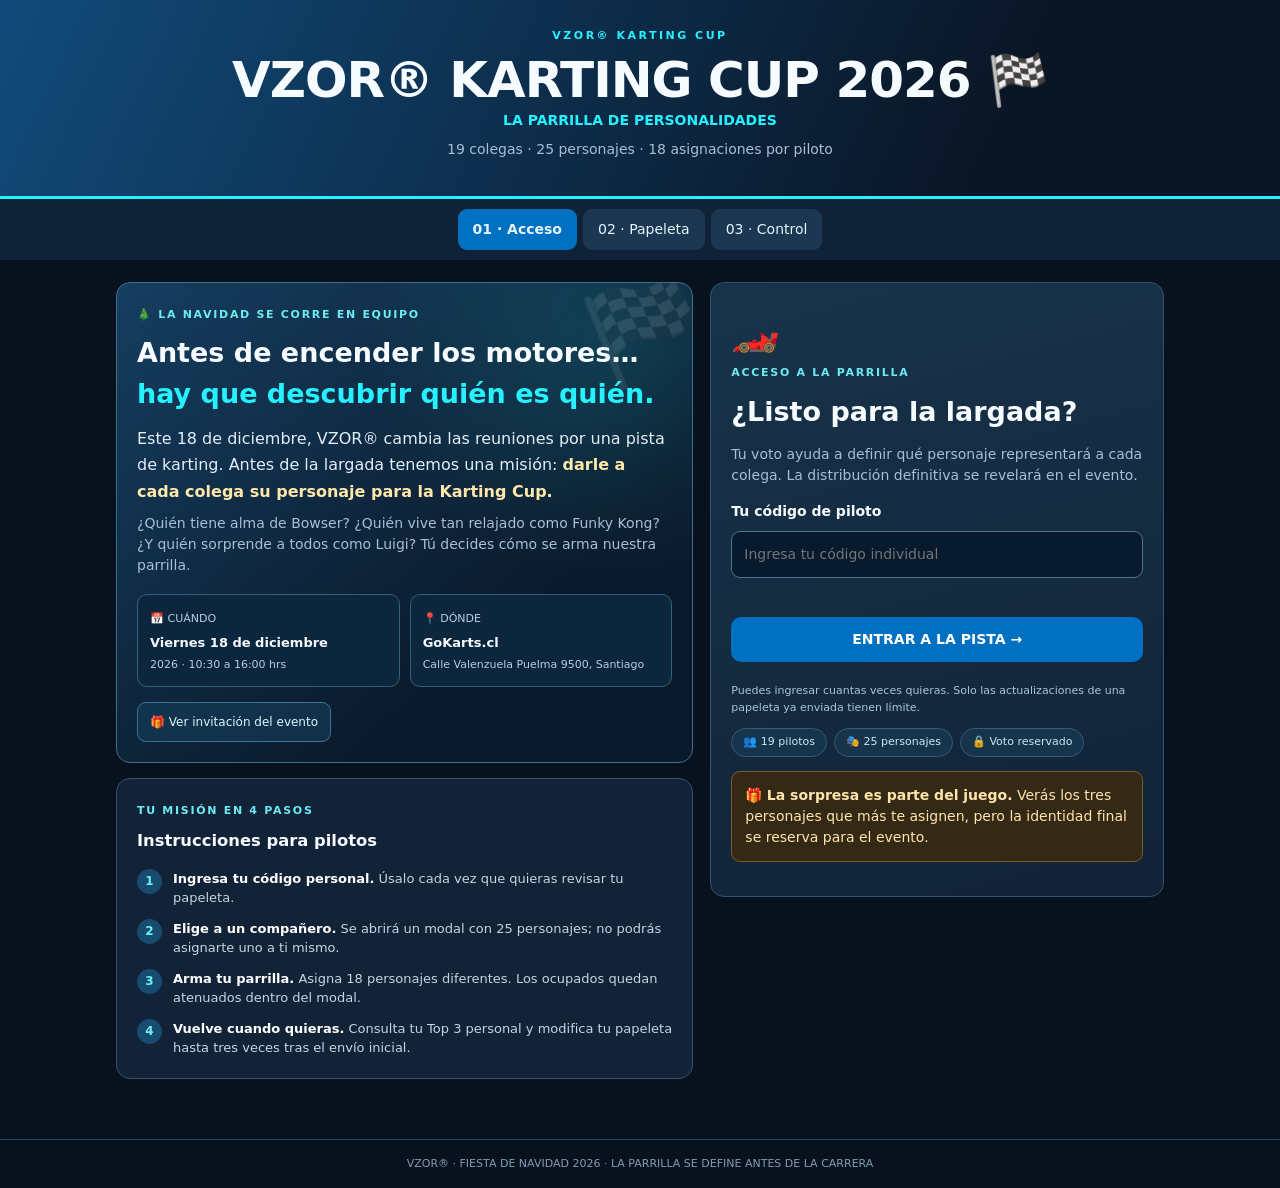
==== index.html @ b0ef19d5 "Add files via upload" ====
<!doctype html>
<html lang="es">
<head>
<meta charset="utf-8"><meta name="viewport" content="width=device-width,initial-scale=1">
<title>VZOR® Karting Cup 2026</title>
<style>
:root{color-scheme:dark;--bg:#08111e;--panel:#122337;--card:#192f46;--stroke:#34526c;--cyan:#26f1ff;--blue:#0070c0;--muted:#a8bfd6;--white:#f6fbff;--good:#20bd8b}
*{box-sizing:border-box}body{margin:0;background:var(--bg);color:var(--white);font:14px/1.5 system-ui,-apple-system,BlinkMacSystemFont,"Segoe UI",sans-serif}button,input,select{font:inherit}button{cursor:pointer}button:disabled{cursor:not-allowed;opacity:.42}button:focus-visible,input:focus-visible{outline:2px solid var(--cyan);outline-offset:2px}header{background:linear-gradient(115deg,#114b7a,#0a1626 77%);border-bottom:3px solid var(--cyan);padding:28px 20px;text-align:center}.eyebrow{font-size:11px;letter-spacing:2.5px;font-weight:850;color:var(--cyan)}h1{font-size:clamp(28px,5.5vw,50px);margin:8px 0 2px;line-height:1.1;letter-spacing:-1px}h2{font-size:clamp(20px,4vw,27px);margin:0 0 12px}h3{margin:0 0 8px}p{margin:8px 0}.muted{color:var(--muted)}nav{display:flex;justify-content:center;gap:6px;flex-wrap:wrap;background:#102237;padding:10px}nav button{border:0;background:#1b3752;color:#e5f4ff;border-radius:9px;padding:10px 15px}nav button[aria-current="page"]{background:var(--blue);font-weight:750}main{max-width:1080px;margin:auto;padding:22px 16px 45px}.hidden{display:none!important}.panel{border:1px solid var(--stroke);background:var(--panel);padding:20px;border-radius:14px;margin-bottom:15px}.narrow{max-width:570px;margin:15px auto}.center{text-align:center}.btn{border:1px solid transparent;border-radius:10px;padding:11px 16px;font-weight:750;background:var(--blue);color:white}.btn.secondary{background:#26445e}.btn.ghost{background:transparent;border-color:#4d6b83}.btn.warn{background:#734a23}.field{display:block;width:100%;padding:12px;margin:9px 0 13px;background:#081a2d;color:#fff;border:1px solid #50738b;border-radius:9px}.stats{display:grid;grid-template-columns:repeat(3,1fr);gap:10px}.stat{background:var(--card);border:1px solid var(--stroke);border-radius:10px;padding:14px;text-align:center}.stat strong{font-size:28px;display:block}.stat small{font-size:10px;color:var(--muted);letter-spacing:.4px}.flex{display:flex;align-items:center;justify-content:space-between;gap:12px;flex-wrap:wrap}.progress{height:10px;border-radius:20px;background:#2c4359;overflow:hidden}.progress div{height:100%;background:linear-gradient(90deg,var(--blue),var(--cyan))}.notice{background:#342915;border:1px solid #795b26;color:#ffe5ac;padding:13px;border-radius:9px;margin:14px 0}.success{background:#123d32;border-color:#287f64;color:#bcfbe8}.pill{padding:3px 9px;background:#154860;color:#74f0f7;font-weight:800;border-radius:30px;font-size:11px}.people{display:grid;grid-template-columns:repeat(2,minmax(0,1fr));gap:10px;margin-top:14px}.person{display:flex;align-items:center;gap:12px;padding:12px;text-align:left;border:1px solid var(--stroke);background:var(--card);color:white;border-radius:11px;min-width:0}.person.active{border:2px solid var(--cyan);padding:11px;background:#154361}.person .avatar{background:#102137;border-radius:8px;width:48px;height:48px;flex:none;display:grid;place-items:center;font-size:24px;overflow:hidden}.person .avatar img{width:100%;height:100%;object-fit:contain}.person .info{min-width:0;flex:1}.person b{display:block;line-height:1.25}.person small{display:block;color:var(--muted);font-size:11px;line-height:1.3;margin-top:4px}.person .check{color:var(--good);font-weight:900}.picker{border:2px solid #2bbce5;background:#10273e;border-radius:14px;padding:17px;margin-top:17px}.characters{display:grid;grid-template-columns:repeat(4,minmax(0,1fr));gap:10px}.character{border:2px solid #37516b;color:#fff;border-radius:11px;background:#1b324a;display:flex;flex-direction:column;align-items:center;text-align:center;min-height:170px;padding:10px}.character.used{opacity:.36;filter:grayscale(.7)}.character.chosen{border-color:var(--cyan);background:#0e4a62}.character .art{height:87px;width:100%;display:grid;place-items:center;font-size:38px}.character .art img{max-width:100%;width:auto;height:87px;object-fit:contain}.character b{font-size:13px}.character small{font-size:11px;color:#c3d4e4;line-height:1.35;margin-top:5px}.character em{font-style:normal;color:#f8dc87;font-size:10px;margin-top:auto;padding-top:6px}.row{display:flex;justify-content:space-between;gap:12px;padding:9px 0;border-bottom:1px solid #344d65}.row:last-child{border-bottom:0}.results{width:100%;border-collapse:collapse;font-size:13px}.results td,.results th{border-bottom:1px solid #34516c;text-align:left;padding:10px 8px}.results th{color:var(--cyan)}.buttonline{display:flex;justify-content:space-between;gap:10px;flex-wrap:wrap;margin:16px 0}.foot{color:#809cb5;text-align:center;font-size:11px;padding:16px;border-top:1px solid #29435a} .sr-only{position:absolute;width:1px;height:1px;overflow:hidden;clip:rect(0,0,0,0)}
@media(max-width:680px){.people{grid-template-columns:1fr}.characters{grid-template-columns:repeat(3,minmax(0,1fr))}.character{min-height:145px}.character .art,.character .art img{height:68px}.character small{font-size:10px}main{padding:15px 11px 35px}.panel{padding:15px}}
@media(max-width:420px){.characters{grid-template-columns:repeat(2,minmax(0,1fr))}.stat{padding:10px}.stat strong{font-size:22px}}

/* V5.1: descripción visible tras asignar personaje */
.person .character-description{display:block;color:#c0d6e6;font-size:11px;line-height:1.45;margin-top:5px;white-space:normal}
.person .character-name{color:#63e5ee;font-weight:750}
/* V5: personaje modal y panel personal */
body.modal-open{overflow:hidden}
.person{transition:border-color .14s,background .14s;min-height:78px}
.person:hover{border-color:var(--cyan)}
.person.active{border:1px solid var(--stroke);padding:12px;background:var(--card)}
.person .avatar{width:54px;height:54px}
.person .action{font-weight:850;color:var(--cyan);font-size:12px}
.modal-overlay{position:fixed;inset:0;z-index:10000;background:rgba(0,5,14,.78);display:grid;place-items:center;padding:16px;backdrop-filter:blur(5px)}
.modal-dialog{background:#0f2236;border:1px solid #426381;border-radius:16px;box-shadow:0 25px 90px rgba(0,0,0,.55);width:min(100%,960px);height:min(92dvh,850px);display:flex;flex-direction:column;overflow:hidden}
.modal-header{padding:17px 19px;border-bottom:1px solid var(--stroke);display:flex;justify-content:space-between;align-items:start;gap:12px}
.modal-header h2{margin:0;font-size:22px}
.modal-sub{padding:10px 19px;color:var(--muted);font-size:12px}
.modal-scroller{padding:4px 17px 20px;overflow:auto;flex:1;overscroll-behavior:contain}
.modal-overlay .characters{grid-template-columns:repeat(4,minmax(0,1fr))}
.modal-overlay .character{min-height:160px}
.modal-overlay .character.used{opacity:.24;filter:grayscale(1);cursor:not-allowed}
.modal-overlay .character.chosen{opacity:1;filter:none}
.modal-overlay .character:disabled{opacity:.24}
.rank-list{display:grid;grid-template-columns:repeat(3,minmax(0,1fr));gap:10px;margin-top:14px}
.rank-item{border:1px solid var(--stroke);background:#182f47;border-radius:11px;padding:13px;text-align:center;min-width:0}
.rank-item img{width:100%;height:92px;object-fit:contain}
.rank-item .big{font-size:36px;height:92px;display:grid;place-items:center}
.rank-item strong{display:block;margin-top:5px}
.rank-item small{color:var(--muted)}
@media(max-width:680px){.modal-overlay{padding:6px}.modal-dialog{height:96dvh;border-radius:11px}.modal-overlay .characters{grid-template-columns:repeat(3,minmax(0,1fr))}.modal-overlay .character{min-height:144px}.rank-list{gap:6px}.rank-item{padding:8px}.rank-item img,.rank-item .big{height:67px}}
@media(max-width:420px){.modal-overlay .characters{grid-template-columns:repeat(2,minmax(0,1fr))}}

/* V5.2 · Invitación / briefing de pilotos */
.access-layout{display:grid;grid-template-columns:minmax(0,1.12fr) minmax(300px,.88fr);gap:17px;align-items:start}
.access-hero{background:radial-gradient(circle at 85% 12%,rgba(38,241,255,.13),transparent 37%),linear-gradient(140deg,#153e60,#0b1a2b 70%);border-color:#40718a;position:relative;overflow:hidden}
.access-hero:before{content:'🏁';position:absolute;right:-12px;top:-24px;font-size:94px;opacity:.12;transform:rotate(-15deg);pointer-events:none}
.access-kicker{display:inline-block;font-size:11px;letter-spacing:1.7px;color:#6cebf2;font-weight:850;margin-bottom:10px}
.access-lead{font-size:16px;line-height:1.65;max-width:580px;color:#e2eef9}
.access-highlight{color:#ffe8a9;font-weight:800}
.event-facts{display:grid;grid-template-columns:repeat(2,minmax(0,1fr));gap:10px;margin-top:18px}
.event-fact{background:#0c263d;border:1px solid #315f7c;border-radius:10px;padding:12px}
.event-fact strong{display:block;font-size:13px;margin-top:5px}.event-fact small{color:#b9cfe1;font-size:11px}
.access-poster-button{border:1px solid #3b7494;color:#dcf8ff;background:rgba(19,57,85,.7);border-radius:9px;padding:10px 12px;font-size:12px;margin-top:15px}
.access-steps{counter-reset:steps;list-style:none;padding:0;margin:15px 0 0;display:grid;gap:11px}
.access-steps li{display:flex;gap:11px;line-height:1.5;color:#c2d6e8;font-size:13px}
.access-steps li:before{counter-increment:steps;content:counter(steps);width:25px;height:25px;min-width:25px;border-radius:50%;display:grid;place-items:center;background:#174c70;color:#6df1f3;font-weight:850;font-size:12px}
.access-steps b{color:white}
.access-login{background:linear-gradient(165deg,#17334a,#122337)}
.access-login label{display:block;font-weight:750;margin-top:15px}
.access-login .btn{width:100%;margin:6px 0 12px}
.access-login .input-help{font-size:11px;color:#a9c6da;line-height:1.55}
.access-login .error{color:#ffbaaa;font-size:12px;min-height:20px}
.access-count{display:flex;gap:7px;flex-wrap:wrap;margin-top:12px}
.access-count span{border:1px solid #385875;background:#17344d;border-radius:20px;padding:5px 11px;color:#c7e9f5;font-size:11px}
.access-invite{width:100%;max-height:75vh;object-fit:contain;border-radius:10px}
.access-invite-dialog{position:fixed;inset:0;z-index:10001;display:flex;align-items:center;justify-content:center;padding:20px;background:rgba(2,9,20,.92)}
.access-invite-dialog .invite-wrap{max-width:550px;width:100%;max-height:94vh;overflow:auto}
.access-invite-dialog .invite-close{display:block;margin:0 0 8px auto}
@media(max-width:780px){.access-layout{grid-template-columns:1fr}.event-facts{grid-template-columns:repeat(2,minmax(0,1fr))}}
@media(max-width:430px){.event-facts{grid-template-columns:1fr}.access-lead{font-size:14px}}
.results td .buttonline{display:flex;gap:5px;flex-wrap:wrap}.results td .btn{padding:7px 9px;font-size:11px}.results td{vertical-align:top}
</style>
</head>
<body>
<header><div class="eyebrow">VZOR® KARTING CUP</div><h1>VZOR® KARTING CUP 2026 🏁</h1><b style="color:var(--cyan)">LA PARRILLA DE PERSONALIDADES</b><p class="muted">19 colegas · 25 personajes · 18 asignaciones por piloto</p></header>
<nav aria-label="Navegación"><button id="tab-access" onclick="show('access')">01 · Acceso</button><button id="tab-vote" onclick="show('vote')">02 · Papeleta</button><button id="tab-results" onclick="show('results')">03 · Control</button></nav>
<main><section id="access"></section><section id="vote" class="hidden"></section><section id="results" class="hidden"></section></main>
<div id="modal-root"></div><div id="invitation-root"></div><div class="foot">VZOR® · FIESTA DE NAVIDAD 2026 · LA PARRILLA SE DEFINE ANTES DE LA CARRERA</div>
<script>
'use strict';
// Configurar solo la URL PUBLICA de la Edge Function. NUNCA insertar claves secretas aqui.
const API_URL='PEGAR_AQUI_URL_DE_SUPABASE_FUNCTION';
let PARTICIPANTS=['Marcelo Ravilet','Nelson Aviles','Victor Lucero','Alfredo Aguirre','Claritza Tocuyo','Eric Aparicio','Francisco Tosso','Francisco Reyes','Jeremy Leiva','Daniel Cortez','Diego Inostroza','Matías Yáñez','Felipe Tapia','Luis Martínez','Félix Purves','Matías Hurtado','Erwin Chávez','Jorge Sepúlveda','Marcelo Rubilar'];
const CHARACTERS=[
['Mario','🏎️','mario.png','Acepta todos los desafíos antes de preguntar de qué se tratan.'],
['Luigi','🟢','luigi.png','Prefiere pasar desapercibido, pero siempre termina salvando el día.'],
['Bowser','🔥','bowser.png','Tiene una opinión fuerte sobre todo. Su presencia nunca pasa inadvertida.'],
['Peach','👑','peach.png','Sonríe incluso cuando todo alrededor parece estar incendiándose.'],
['Yoshi','🦖','yoshi.png','Siempre dice que sí. Termina ayudando hasta cuando nadie se lo pide.'],
['Donkey Kong','🍌','donkey-kong.png','Si algo no funciona, prueba con un poquito más de fuerza.'],
['Toad','🍄','toad.png','Habla rápido, camina rápido y siempre parece estar llegando tarde.'],
['Wario','💰','wario.png','Compite hasta para elegir el almuerzo. Jamás olvida una victoria.'],
['Waluigi','🎭','waluigi.png','Tiene una ironía preparada para cada ocasión. Él ya lo había advertido.'],
['Rosalina','🌟','rosalina.png','Parece vivir tres pasos adelante. Nadie sabe qué está pensando.'],
['Koopa Troopa','🐢','koopa-troopa.png','Va a su propio ritmo y, misteriosamente, siempre llega.'],
['Bowser Jr.','🎨','bowser-jr.png','No puede ver un botón sin apretarlo. Todo empieza con «¿y si probamos…?».'],
['Daisy','🌼','daisy.png','Tiene tanta energía que es imposible no notar su llegada.'],
['Shy Guy','🎭','shy-guy.png','Habla poco y observa mucho. Probablemente sabe más de lo que cuenta.'],
['King Boo','👻','king-boo.png','Desaparece cuando lo buscan y aparece cuando menos lo esperan.'],
['Toadette','🩷','toadette.png','Sabe dónde está hasta ese archivo que perdiste hace seis meses.'],
['Diddy Kong','🐒','diddy-kong.png','No puede estar quieto. Cuando termina algo, ya empezó cuatro cosas más.'],
['Dry Bones','💀','dry-bones.png','Sobrevivió a tantas crisis que ya nada lo sorprende. Siempre vuelve.'],
['Funky Kong','🏄','funky-kong.png','Siempre anda relajado, como si estuviera de vacaciones. Incluso en plena crisis parece que se está divirtiendo.'],
['Birdo','🎀','birdo.png','Le encanta ser el centro de atención. Hasta para contar algo sencillo necesita una audiencia.'],
['Kamek','🪄','kamek.png','Siempre tiene un truco bajo la manga. Nadie sabe cómo lo hizo, pero el problema desapareció.'],
['Petey Piranha','🌱','petey-piranha.png','Ocupa todo el espacio disponible. Incluso intentando pasar desapercibido, es imposible.'],
['Wiggler','🐛','wiggler.png','Es la persona más tranquila del mundo... hasta que alguien le cambia los planes.'],
['Pauline','🎤','pauline.png','Tiene carisma de sobra. Puede transformar cualquier conversación en un espectáculo.'],
['Peachette','✨','peachette.png','Se adapta a cualquier situación. Cambia de plan y actúa como si siempre hubiera sido la idea original.']
];

const MAX_UPDATES=3;
let currentUser=null,code='',state=null,draft={},editing=false,admin=false,adminKey='',finalData=null,modalPerson=null,priorFocus=null;
function syncParticipants(data){if(Array.isArray(data?.participants)&&data.participants.length===19&&data.participants.every(x=>typeof x==='string'&&x.trim()))PARTICIPANTS=data.participants.slice()}
function updateLimit(){return state?.record?.max_updates ?? MAX_UPDATES}
function esc(s){return String(s).replace(/[&<>"']/g,x=>({'&':'&amp;','<':'&lt;','>':'&gt;','"':'&quot;',"'":'&#39;'}[x]))}
function art(index){const c=CHARACTERS[index];return `<img src="assets/characters/${c[2]}" alt="${esc(c[0])}" onerror="this.style.display='none';this.nextElementSibling.style.display='block'"><span style="display:none">${c[1]}</span>`}
async function api(action,payload={}){
 if(API_URL.startsWith('PEGAR_'))throw Error('Falta configurar API_URL en index.html para conectar Supabase.');
 const controller=new AbortController();const timeout=setTimeout(()=>controller.abort(),15000);
 try{const r=await fetch(API_URL,{method:'POST',headers:{'Content-Type':'application/json'},body:JSON.stringify({action,...payload}),signal:controller.signal});let value=await r.json().catch(()=>({error:'Respuesta no válida del servidor'}));if(!r.ok||value.error)throw Error(value.error||'No se pudo procesar la solicitud');return value}finally{clearTimeout(timeout)}
}
function show(page){closeModal();for(const id of ['access','vote','results']){document.getElementById(id).classList.toggle('hidden',id!==page);document.getElementById('tab-'+id).setAttribute('aria-current',id===page?'page':'false')}({access:renderAccess,vote:renderVote,results:renderResults})[page]()}
function renderAccess(){document.getElementById('access').innerHTML=`
<div class="access-layout"><div><div class="panel access-hero"><div class="access-kicker">🎄 LA NAVIDAD SE CORRE EN EQUIPO</div><h2>Antes de encender los motores…<br><span style="color:var(--cyan)">hay que descubrir quién es quién.</span></h2>
<p class="access-lead">Este 18 de diciembre, VZOR® cambia las reuniones por una pista de karting. Antes de la largada tenemos una misión: <span class="access-highlight">darle a cada colega su personaje para la Karting Cup.</span></p>
<p class="muted">¿Quién tiene alma de Bowser? ¿Quién vive tan relajado como Funky Kong? ¿Y quién sorprende a todos como Luigi? Tú decides cómo se arma nuestra parrilla.</p>
<div class="event-facts"><div class="event-fact"><small>📅 CUÁNDO</small><strong>Viernes 18 de diciembre</strong><small>2026 · 10:30 a 16:00 hrs</small></div><div class="event-fact"><small>📍 DÓNDE</small><strong>GoKarts.cl</strong><small>Calle Valenzuela Puelma 9500, Santiago</small></div></div><button type="button" class="access-poster-button" onclick="showInvitation()">🎁 Ver invitación del evento</button></div>
<div class="panel"><div class="access-kicker">TU MISIÓN EN 4 PASOS</div><h3>Instrucciones para pilotos</h3><ol class="access-steps"><li><span><b>Ingresa tu código personal.</b> Úsalo cada vez que quieras revisar tu papeleta.</span></li><li><span><b>Elige a un compañero.</b> Se abrirá un modal con 25 personajes; no podrás asignarte uno a ti mismo.</span></li><li><span><b>Arma tu parrilla.</b> Asigna 18 personajes diferentes. Los ocupados quedan atenuados dentro del modal.</span></li><li><span><b>Vuelve cuando quieras.</b> Consulta tu Top 3 personal y modifica tu papeleta hasta tres veces tras el envío inicial.</span></li></ol></div></div>
<div class="panel access-login"><div style="font-size:39px">🏎️</div><div class="access-kicker">ACCESO A LA PARRILLA</div><h2>¿Listo para la largada?</h2><p class="muted">Tu voto ayuda a definir qué personaje representará a cada colega. La distribución definitiva se revelará en el evento.</p><label for="code">Tu código de piloto</label><input id="code" class="field" autocomplete="off" placeholder="Ingresa tu código individual" aria-describedby="access-error" onkeydown="if(event.key==='Enter')login()"><div id="access-error" class="error" aria-live="polite"></div><button class="btn" id="login-button" onclick="login()">ENTRAR A LA PISTA →</button><p class="input-help">Puedes ingresar cuantas veces quieras. Solo las actualizaciones de una papeleta ya enviada tienen límite.</p><div class="access-count"><span>👥 19 pilotos</span><span>🎭 25 personajes</span><span>🔒 Voto reservado</span></div><div class="notice">🎁 <b>La sorpresa es parte del juego.</b> Verás los tres personajes que más te asignen, pero la identidad final se reserva para el evento.</div></div></div>`}
async function login(){const input=document.getElementById('code'),button=document.getElementById('login-button'),error=document.getElementById('access-error');error.textContent='';const submitted=input.value.trim();if(!submitted)return error.textContent='Ingresa tu código individual.';button.disabled=true;try{const data=await api('login',{code:submitted});code=submitted;syncParticipants(data);state=data;currentUser=data.participant;draft={};editing=!data.record;show('vote')}catch(e){error.textContent=e.message}finally{button.disabled=false}}
function showInvitation(){document.getElementById('invitation-root').innerHTML=`<div class="access-invite-dialog" onclick="if(event.target===this)hideInvitation()"><div class="invite-wrap"><button class="btn secondary invite-close" onclick="hideInvitation()">✕ Cerrar</button><img class="access-invite" src="assets/invitacion-navidad-vzor-2026.png" alt="Invitación Navidad VZOR 2026"></div></div>`}
function hideInvitation(){document.getElementById('invitation-root').innerHTML=''}
function colleagues(){return PARTICIPANTS.map((name,id)=>({name,id})).filter(p=>p.id!==currentUser)}
function isComplete(values){const pairs=Object.entries(values);const valid=new Set(colleagues().map(p=>String(p.id)));return pairs.length===18&&pairs.every(([p,c])=>valid.has(p)&&Number.isInteger(c)&&c>=0&&c<25)&&new Set(pairs.map(([,c])=>c)).size===18}
function ownTopPanel(){const top=state?.top||[],sub=state?.submitted_count||0;return `<div class="panel"><div class="flex"><div><h3>🏆 Tu Top 3 de personajes</h3><p class="muted">Los personajes que más colegas te han asignado hasta ahora.</p></div><span class="pill">${sub} papeletas registradas</span></div>${!top.length?`<div class="notice">Todavía no has recibido asignaciones. Vuelve a consultar más adelante.</div>`:`<div class="rank-list">${top.map((x,i)=>`<div class="rank-item"><span class="pill">#${i+1}</span><div class="big">${art(x.char)}</div><strong>${esc(CHARACTERS[x.char][0])}</strong><small>${x.votes} ${x.votes===1?'voto':'votos'}</small></div>`).join('')}</div><p class="muted">Este ranking es provisional y no muestra quién hizo cada elección.</p>`}</div>`}
function startEdit(){if(!state?.record||state.closed||state.record.updates>=updateLimit())return;draft={...state.record.assignments};editing=true;renderVote()}
function cancelEdit(){draft={};editing=false;renderVote()}
function renderVote(){const node=document.getElementById('vote');if(currentUser===null){node.innerHTML=`<div class="panel center"><h2>Ingresa con tu código para comenzar</h2><button class="btn" onclick="show('access')">Ir al acceso</button></div>`;return}
const rec=state.record,available=rec?(rec.max_updates??MAX_UPDATES)-rec.updates:MAX_UPDATES;let html=`<div class="flex"><div><div class="muted" style="font-size:11px">PILOTO IDENTIFICADO</div><h2>${esc(PARTICIPANTS[currentUser])}</h2></div><span class="pill">${state.closed?'VOTACIÓN CERRADA':rec?'PAPELETA REGISTRADA':'PENDIENTE DE VOTACIÓN'}</span></div><div class="buttonline"><button class="btn secondary" onclick="logout()">Cerrar sesión</button><button class="btn secondary" onclick="refreshProfile()">Actualizar mi Top 3 ↻</button><span class="muted">${available} actualizaciones disponibles</span></div>`;html+=ownTopPanel();
if(rec&&(!editing||state.closed)){html+=`<div class="panel"><h3>Tu papeleta actual</h3><p class="muted">Puedes consultar tu Top 3 las veces que quieras. Actualizaciones utilizadas: ${rec.updates} de ${rec.max_updates??MAX_UPDATES}.</p><div class="people">${colleagues().map(p=>{const ch=rec.assignments[p.id];return `<div class="person"><span class="avatar">${art(ch)}</span><span class="info"><b>${esc(p.name)}</b><small class="character-name">${esc(CHARACTERS[ch][0])}</small><span class="character-description">${esc(CHARACTERS[ch][3])}</span></span><span class="check">✓</span></div>`}).join('')}</div><div class="buttonline"><button class="btn" ${available===0||state.closed?'disabled':''} onclick="startEdit()">${state.closed?'VOTACIÓN CERRADA':available===0?'SIN ACTUALIZACIONES DISPONIBLES':'ACTUALIZAR MI PAPELETA'}</button></div></div>`}
else if(state.closed){html+=`<div class="panel">La votación está cerrada. Puedes seguir consultando tu Top 3.</div>`}
else{const done=Object.keys(draft).length;html+=`<div class="panel"><div class="flex"><div><h3>${rec?'Edita tu parrilla':'Arma tu parrilla'}</h3><p class="muted">Toca a un compañero para abrir el modal con los personajes. Nadie viene preseleccionado.</p></div><span class="pill">${done}/18</span></div><div class="progress" style="margin:14px 0"><div style="width:${done/18*100}%"></div></div><div class="people">${colleagues().map(p=>{const ch=draft[p.id];return `<button class="person" onclick="openModal(${p.id})"><span class="avatar">${ch===undefined?'👤':art(ch)}</span><span class="info"><b>${esc(p.name)}</b><small class="${ch===undefined?'':'character-name'}">${ch===undefined?'Sin personaje · seleccionar':esc(CHARACTERS[ch][0])}</small>${ch===undefined?'':`<span class="character-description">${esc(CHARACTERS[ch][3])}</span>`}</span><span class="action">${ch===undefined?'ELEGIR →':'CAMBIAR ↗'}</span></button>`}).join('')}</div></div><div class="buttonline">${rec?'<button class="btn secondary" onclick="cancelEdit()">Cancelar edición</button>':'<button class="btn secondary" onclick="logout()">Salir sin enviar</button>'}<button class="btn" id="save-button" onclick="submit()" ${isComplete(draft)?'':'disabled'}>${rec?'GUARDAR ACTUALIZACIÓN':'ENVIAR PAPELETA INICIAL'}</button></div><p class="muted">Cada papeleta usa 18 personajes distintos de los 25 disponibles.</p>`}
node.innerHTML=html}
async function refreshProfile(){try{state=await api('login',{code});syncParticipants(state);renderVote()}catch(e){alert(e.message)}}
function openModal(person){if(!editing||person===currentUser||state.closed)return;modalPerson=person;priorFocus=document.activeElement;const current=draft[person],used=new Set(Object.entries(draft).filter(([p])=>Number(p)!==person).map(([,c])=>c));const cards=CHARACTERS.map((c,i)=>{const disabled=used.has(i),chosen=current===i;return `<button type="button" class="character ${disabled?'used':''} ${chosen?'chosen':''}" ${disabled?'disabled':''} onclick="choose(${i})"><span class="art">${art(i)}</span><b>${esc(c[0])}</b><small>${esc(c[3])}</small><em>${disabled?'OCUPADO':chosen?'ASIGNADO':''}</em></button>`}).join('');document.getElementById('modal-root').innerHTML=`<div class="modal-overlay" onclick="if(event.target===this)closeModal()"><div class="modal-dialog" role="dialog" aria-modal="true" aria-labelledby="modal-title"><div class="modal-header"><div><div class="muted">SELECCIÓN DE PERSONAJE</div><h2 id="modal-title">${esc(PARTICIPANTS[person])}</h2></div><button class="btn secondary" id="close-picker" onclick="closeModal()">✕</button></div><div class="modal-sub">${25-used.size} personajes disponibles. Los ocupados están atenuados.</div><div class="modal-scroller"><div class="characters">${cards}</div>${current!==undefined?`<div class="buttonline"><button class="btn ghost" onclick="unassign(${person})">Quitar asignación</button></div>`:''}</div></div></div>`;document.body.classList.add('modal-open');document.getElementById('close-picker').focus()}
function closeModal(){modalPerson=null;document.getElementById('modal-root').innerHTML='';document.body.classList.remove('modal-open');if(priorFocus&&document.contains(priorFocus))priorFocus.focus();priorFocus=null}
function choose(character){if(modalPerson===null)return;const p=modalPerson;if(Object.entries(draft).some(([id,ch])=>Number(id)!==p&&ch===character))return;draft[p]=character;closeModal();renderVote()}
function unassign(p){delete draft[p];closeModal();renderVote()}
async function submit(){if(currentUser===null||!editing||!isComplete(draft))return alert('Asigna 18 personajes distintos.');if(!confirm('¿Confirmas guardar tu papeleta? El envío inicial es gratuito y luego tendrás hasta 3 actualizaciones.'))return;const btn=document.getElementById('save-button');if(btn)btn.disabled=true;try{const r=await api('submit',{code,assignments:draft});state=r;editing=false;draft={};renderVote()}catch(e){alert(e.message);if(btn)btn.disabled=false}}
function logout(){code='';currentUser=null;draft={};editing=false;state=null;admin=false;adminKey='';finalData=null;show('access')}
function renderResults(){let count=admin&&finalData?finalData.submitted_count:(state?.submitted_count??null);const box=document.getElementById('results');let html=`<h2>🏆 Control de carrera</h2><div class="stats"><div class="stat"><strong>${count===null?'—':count}</strong><small>PAPELETAS</small></div><div class="stat"><strong>${count===null?'—':Math.round(count/19*100)+'%'}</strong><small>PARTICIPACIÓN</small></div><div class="stat"><strong>25</strong><small>PERSONAJES</small></div></div>${count===null?'':`<div class="progress" style="margin:15px 0 18px"><div style="width:${count/19*100}%"></div></div>`}`;
if(!admin){html+=`<div class="panel center"><div style="font-size:48px">🔒</div><h2>Resultados finales ocultos</h2><p class="muted">Cada piloto puede consultar su Top 3 con su código. Las asignaciones exclusivas se revelarán en el evento.</p><button class="btn secondary" onclick="adminLogin()">Acceso a administración</button></div>`}
else{html+=`<div class="panel"><div class="flex"><h3>Administración</h3><button class="btn secondary" onclick="admin=false;adminKey='';finalData=null;renderResults()">Ocultar</button></div><p class="muted">El resultado final se calcula con las versiones vigentes de las papeletas. Cierra las votaciones antes de revelar la parrilla.</p><div class="buttonline"><button class="btn" onclick="adminLoad()">Actualizar resultados</button><button class="btn warn" onclick="changeClosed(${!finalData?.closed})">${finalData?.closed?'Reabrir votación':'Cerrar votación'}</button></div></div>`;
if(finalData){html+=`<div class="panel"><h3>Estado: ${finalData.closed?'CERRADO':'ABIERTO'}</h3><p class="muted">${finalData.submitted_count} de 19 papeletas.</p>${finalData.closed?`<h3>Parrilla final</h3><div style="overflow-x:auto"><table class="results"><thead><tr><th>Participante</th><th>Personaje</th><th>Votos</th></tr></thead><tbody>${finalData.assignments.map(x=>`<tr><td>${esc(PARTICIPANTS[x.person])}</td><td>${esc(CHARACTERS[x.character][0])}</td><td>${x.votes}</td></tr>`).join('')}</tbody></table></div><div class="buttonline"><button class="btn" onclick="exportCSV()">Exportar CSV</button></div>`:`<div class="notice">Los ganadores permanecen ocultos hasta que cierres la votación. Todavía no hay listado final.</div>`}</div>`}}
if(admin&&finalData){html+=`<div class="panel"><h3>👥 Gestión de participantes y papeletas</h3><p class="muted">Los códigos existentes no pueden visualizarse: por seguridad solo se pueden regenerar. Los nuevos códigos se muestran una única vez al administrador. Restablecer elimina todos los votos de la papeleta seleccionada; conceder una actualización adicional conserva sus votos.</p><div style="overflow-x:auto"><table class="results"><thead><tr><th>Piloto</th><th>Envíos</th><th>Operaciones</th></tr></thead><tbody>${(finalData.participants||PARTICIPANTS).map((name,i)=>{const info=finalData.participant_status?.[i]||{};return `<tr><td><strong>${esc(name)}</strong><br><small class="muted">Piloto ${i+1}</small></td><td>${info.submitted?'Enviada · '+info.updates+'/'+info.max_updates+' actualizaciones':'Sin papeleta'}</td><td><div class="buttonline"><button class="btn secondary" onclick="renameParticipant(${i})">Editar nombre</button><button class="btn secondary" onclick="rotateCode(${i})">Nuevo código</button><button class="btn secondary" ${info.submitted?'':'disabled'} onclick="grantUpdate(${i})">+1 actualización</button><button class="btn warn" ${info.submitted?'':'disabled'} onclick="resetBallot(${i})">Restablecer</button></div></td></tr>`}).join('')}</tbody></table></div><div class="notice">Al cambiar el nombre de un piloto, se conserva su ID y la totalidad de los votos. El acceso administrado requiere una clave secreta configurada en el servidor.</div></div>`}
box.innerHTML=html}
async function adminLogin(){const key=prompt('Contraseña administrativa:');if(key===null||!key)return;adminKey=key;try{finalData=await api('admin',{admin_key:adminKey});syncParticipants(finalData);admin=true;renderResults()}catch(e){adminKey='';alert(e.message)}}
async function adminLoad(){try{finalData=await api('admin',{admin_key:adminKey});syncParticipants(finalData);renderResults()}catch(e){alert(e.message)}}
async function changeClosed(closed){if(!confirm(closed?'¿Cerrar la votación y bloquear nuevos envíos?':'¿Reabrir la votación?'))return;try{finalData=await api('admin',{admin_key:adminKey,set_closed:closed});syncParticipants(finalData);renderResults()}catch(e){alert(e.message)}}
async function adminOperation(operation,participant_id,extras={}){
 try{const result=await api('admin',{admin_key:adminKey,operation,participant_id,...extras});syncParticipants(result);finalData=result;renderResults();return result}
 catch(e){alert(e.message);return null}
}
async function renameParticipant(id){const name=prompt('Nuevo nombre para '+PARTICIPANTS[id]+':',PARTICIPANTS[id]);if(name===null)return;const value=name.trim();if(!value||value.length>100)return alert('Ingresa un nombre válido (máximo 100 caracteres).');if(!confirm('¿Cambiar el nombre sin alterar las votaciones de esta persona?'))return;await adminOperation('rename',id,{new_name:value})}
async function rotateCode(id){if(!confirm('¿Revocar el código actual de '+PARTICIPANTS[id]+' y emitir uno nuevo? El anterior dejará de funcionar inmediatamente.'))return;const r=await adminOperation('rotate_code',id);if(r?.new_code){const text='CÓDIGO NUEVO PARA '+PARTICIPANTS[id]+': '+r.new_code+'\n\nCopia este código ahora: no se mostrará nuevamente.';alert(text);if(navigator.clipboard?.writeText)navigator.clipboard.writeText(r.new_code).catch(()=>{})}}
async function grantUpdate(id){if(!confirm('¿Conceder una actualización adicional a '+PARTICIPANTS[id]+' sin borrar sus votos?'))return;await adminOperation('grant_update',id)}
async function resetBallot(id){const check=prompt('Se eliminarán los votos actuales de '+PARTICIPANTS[id]+'. Escribe RESTABLECER para confirmar:');if(check!=='RESTABLECER')return;await adminOperation('reset_ballot',id)}
function exportCSV(){if(!finalData?.closed)return;const rows=[['Participante','Personaje','Votos'],...finalData.assignments.map(x=>[PARTICIPANTS[x.person],CHARACTERS[x.character][0],x.votes])];const csv='\ufeff'+rows.map(r=>r.map(x=>'"'+String(x).replace(/"/g,'""')+'"').join(';')).join('\r\n');const url=URL.createObjectURL(new Blob([csv],{type:'text/csv;charset=utf-8'}));const a=document.createElement('a');a.href=url;a.download='VZOR-Karting-Cup-2026-Resultados.csv';a.click();setTimeout(()=>URL.revokeObjectURL(url),1000)}
document.addEventListener('keydown',e=>{if(e.key==='Escape'){if(document.getElementById('invitation-root').innerHTML)hideInvitation();else if(modalPerson!==null)closeModal()}});
show('access');
</script></body></html>
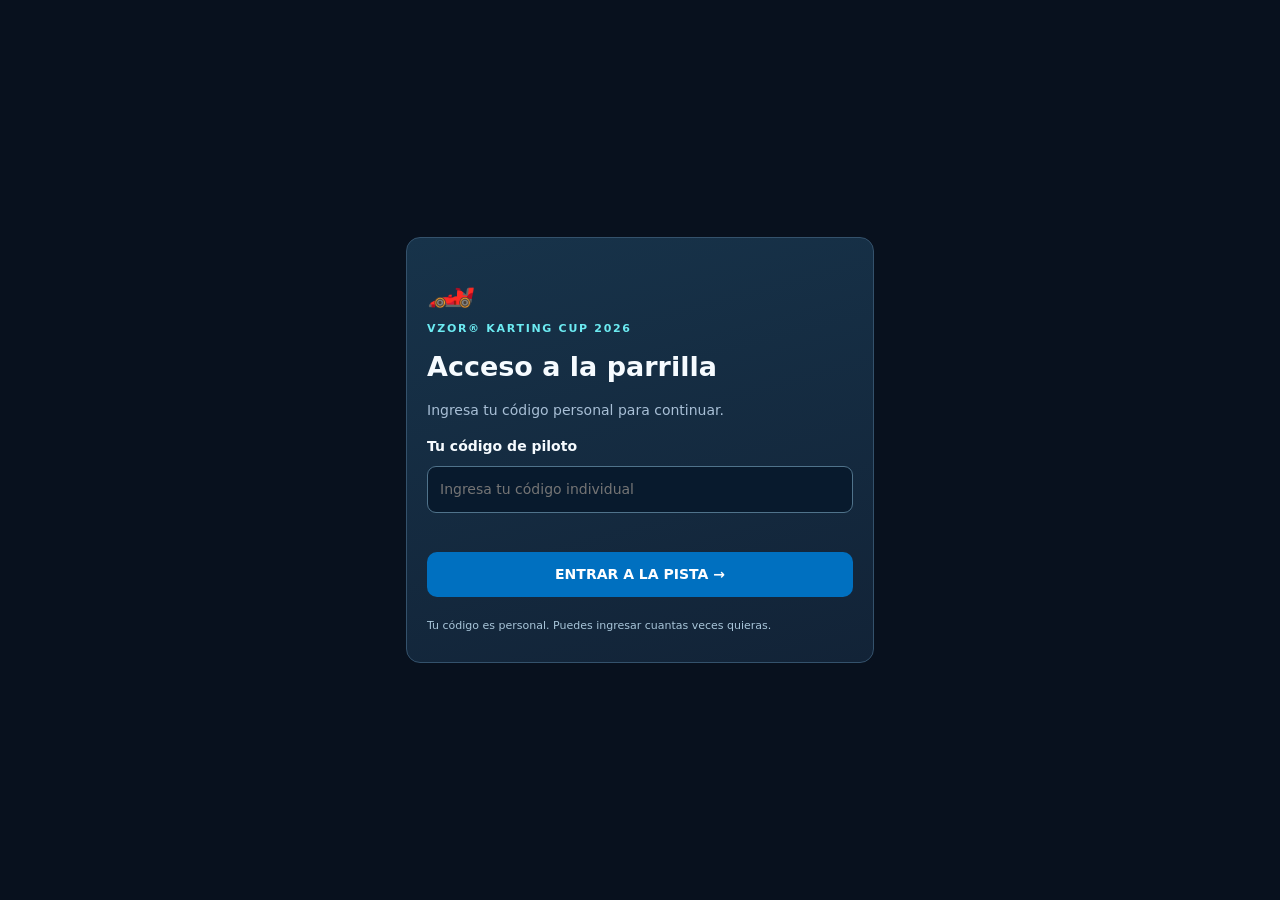
==== commit ee5204f2: "Update Index cambios en el acceso (para no mostrar datos del evento)" ====
--- a/index.html
+++ b/index.html
@@ -67,18 +67,24 @@
 .access-invite-dialog .invite-close{display:block;margin:0 0 8px auto}
 @media(max-width:780px){.access-layout{grid-template-columns:1fr}.event-facts{grid-template-columns:repeat(2,minmax(0,1fr))}}
 @media(max-width:430px){.event-facts{grid-template-columns:1fr}.access-lead{font-size:14px}}
+/* El único contenido visible antes de autenticar es el panel de acceso. */
+body.pre-auth header,body.pre-auth nav,body.pre-auth .foot{display:none!important}
+body.pre-auth main{max-width:500px;min-height:100dvh;display:grid;align-items:center;padding:26px 16px}
+body.pre-auth .access-login{margin:0}
+body.pre-auth #vote,body.pre-auth #results{display:none!important}
+.briefing-actions{margin-top:14px}
 .results td .buttonline{display:flex;gap:5px;flex-wrap:wrap}.results td .btn{padding:7px 9px;font-size:11px}.results td{vertical-align:top}
 </style>
 </head>
-<body>
-<header><div class="eyebrow">VZOR® KARTING CUP</div><h1>VZOR® KARTING CUP 2026 🏁</h1><b style="color:var(--cyan)">LA PARRILLA DE PERSONALIDADES</b><p class="muted">19 colegas · 25 personajes · 18 asignaciones por piloto</p></header>
-<nav aria-label="Navegación"><button id="tab-access" onclick="show('access')">01 · Acceso</button><button id="tab-vote" onclick="show('vote')">02 · Papeleta</button><button id="tab-results" onclick="show('results')">03 · Control</button></nav>
+<body class="pre-auth">
+<header><div class="eyebrow">VZOR® KARTING CUP</div><h1>VZOR® KARTING CUP 2026 🏁</h1><b style="color:var(--cyan)">LA PARRILLA DE PERSONALIDADES</b><p class="muted">LA PARRILLA SE DEFINE ANTES DE LA CARRERA</p></header>
+<nav aria-label="Navegación"><button id="tab-access" onclick="show('access')">01 · Inicio</button><button id="tab-vote" onclick="show('vote')">02 · Papeleta</button><button id="tab-results" onclick="show('results')">03 · Control</button></nav>
 <main><section id="access"></section><section id="vote" class="hidden"></section><section id="results" class="hidden"></section></main>
 <div id="modal-root"></div><div id="invitation-root"></div><div class="foot">VZOR® · FIESTA DE NAVIDAD 2026 · LA PARRILLA SE DEFINE ANTES DE LA CARRERA</div>
 <script>
 'use strict';
 // Configurar solo la URL PUBLICA de la Edge Function. NUNCA insertar claves secretas aqui.
-const API_URL='PEGAR_AQUI_URL_DE_SUPABASE_FUNCTION';
+const API_URL='https://qunaajvvtkuamgwmwnjw.supabase.co/functions/v1/kart-api';
 let PARTICIPANTS=['Marcelo Ravilet','Nelson Aviles','Victor Lucero','Alfredo Aguirre','Claritza Tocuyo','Eric Aparicio','Francisco Tosso','Francisco Reyes','Jeremy Leiva','Daniel Cortez','Diego Inostroza','Matías Yáñez','Felipe Tapia','Luis Martínez','Félix Purves','Matías Hurtado','Erwin Chávez','Jorge Sepúlveda','Marcelo Rubilar'];
 const CHARACTERS=[
 ['Mario','🏎️','mario.png','Acepta todos los desafíos antes de preguntar de qué se tratan.'],
@@ -119,16 +125,46 @@
  const controller=new AbortController();const timeout=setTimeout(()=>controller.abort(),15000);
  try{const r=await fetch(API_URL,{method:'POST',headers:{'Content-Type':'application/json'},body:JSON.stringify({action,...payload}),signal:controller.signal});let value=await r.json().catch(()=>({error:'Respuesta no válida del servidor'}));if(!r.ok||value.error)throw Error(value.error||'No se pudo procesar la solicitud');return value}finally{clearTimeout(timeout)}
 }
-function show(page){closeModal();for(const id of ['access','vote','results']){document.getElementById(id).classList.toggle('hidden',id!==page);document.getElementById('tab-'+id).setAttribute('aria-current',id===page?'page':'false')}({access:renderAccess,vote:renderVote,results:renderResults})[page]()}
-function renderAccess(){document.getElementById('access').innerHTML=`
-<div class="access-layout"><div><div class="panel access-hero"><div class="access-kicker">🎄 LA NAVIDAD SE CORRE EN EQUIPO</div><h2>Antes de encender los motores…<br><span style="color:var(--cyan)">hay que descubrir quién es quién.</span></h2>
+function show(page){
+ // Sin sesión validada no se puede navegar a la papeleta ni a administración.
+ if(currentUser===null && page!=='access')page='access';
+ closeModal();
+ document.body.classList.toggle('pre-auth',currentUser===null);
+ for(const id of ['access','vote','results']){
+  document.getElementById(id).classList.toggle('hidden',id!==page);
+  document.getElementById('tab-'+id).setAttribute('aria-current',id===page?'page':'false');
+ }
+ ({access:renderAccess,vote:renderVote,results:renderResults})[page]();
+}
+function eventBriefing(){return `
+<div class="panel access-hero"><div class="access-kicker">🎄 LA NAVIDAD SE CORRE EN EQUIPO</div>
+<h2>Antes de encender los motores…<br><span style="color:var(--cyan)">hay que descubrir quién es quién.</span></h2>
 <p class="access-lead">Este 18 de diciembre, VZOR® cambia las reuniones por una pista de karting. Antes de la largada tenemos una misión: <span class="access-highlight">darle a cada colega su personaje para la Karting Cup.</span></p>
 <p class="muted">¿Quién tiene alma de Bowser? ¿Quién vive tan relajado como Funky Kong? ¿Y quién sorprende a todos como Luigi? Tú decides cómo se arma nuestra parrilla.</p>
-<div class="event-facts"><div class="event-fact"><small>📅 CUÁNDO</small><strong>Viernes 18 de diciembre</strong><small>2026 · 10:30 a 16:00 hrs</small></div><div class="event-fact"><small>📍 DÓNDE</small><strong>GoKarts.cl</strong><small>Calle Valenzuela Puelma 9500, Santiago</small></div></div><button type="button" class="access-poster-button" onclick="showInvitation()">🎁 Ver invitación del evento</button></div>
-<div class="panel"><div class="access-kicker">TU MISIÓN EN 4 PASOS</div><h3>Instrucciones para pilotos</h3><ol class="access-steps"><li><span><b>Ingresa tu código personal.</b> Úsalo cada vez que quieras revisar tu papeleta.</span></li><li><span><b>Elige a un compañero.</b> Se abrirá un modal con 25 personajes; no podrás asignarte uno a ti mismo.</span></li><li><span><b>Arma tu parrilla.</b> Asigna 18 personajes diferentes. Los ocupados quedan atenuados dentro del modal.</span></li><li><span><b>Vuelve cuando quieras.</b> Consulta tu Top 3 personal y modifica tu papeleta hasta tres veces tras el envío inicial.</span></li></ol></div></div>
-<div class="panel access-login"><div style="font-size:39px">🏎️</div><div class="access-kicker">ACCESO A LA PARRILLA</div><h2>¿Listo para la largada?</h2><p class="muted">Tu voto ayuda a definir qué personaje representará a cada colega. La distribución definitiva se revelará en el evento.</p><label for="code">Tu código de piloto</label><input id="code" class="field" autocomplete="off" placeholder="Ingresa tu código individual" aria-describedby="access-error" onkeydown="if(event.key==='Enter')login()"><div id="access-error" class="error" aria-live="polite"></div><button class="btn" id="login-button" onclick="login()">ENTRAR A LA PISTA →</button><p class="input-help">Puedes ingresar cuantas veces quieras. Solo las actualizaciones de una papeleta ya enviada tienen límite.</p><div class="access-count"><span>👥 19 pilotos</span><span>🎭 25 personajes</span><span>🔒 Voto reservado</span></div><div class="notice">🎁 <b>La sorpresa es parte del juego.</b> Verás los tres personajes que más te asignen, pero la identidad final se reserva para el evento.</div></div></div>`}
-async function login(){const input=document.getElementById('code'),button=document.getElementById('login-button'),error=document.getElementById('access-error');error.textContent='';const submitted=input.value.trim();if(!submitted)return error.textContent='Ingresa tu código individual.';button.disabled=true;try{const data=await api('login',{code:submitted});code=submitted;syncParticipants(data);state=data;currentUser=data.participant;draft={};editing=!data.record;show('vote')}catch(e){error.textContent=e.message}finally{button.disabled=false}}
-function showInvitation(){document.getElementById('invitation-root').innerHTML=`<div class="access-invite-dialog" onclick="if(event.target===this)hideInvitation()"><div class="invite-wrap"><button class="btn secondary invite-close" onclick="hideInvitation()">✕ Cerrar</button><img class="access-invite" src="assets/invitacion-navidad-vzor-2026.png" alt="Invitación Navidad VZOR 2026"></div></div>`}
+<div class="event-facts"><div class="event-fact"><small>📅 CUÁNDO</small><strong>Viernes 18 de diciembre</strong><small>2026 · 10:30 a 16:00 hrs</small></div><div class="event-fact"><small>📍 DÓNDE</small><strong>GoKarts.cl</strong><small>Calle Valenzuela Puelma 9500, Santiago</small></div></div>
+<button type="button" class="access-poster-button" onclick="showInvitation()">🎁 Ver invitación del evento</button></div>
+<div class="panel"><div class="access-kicker">TU MISIÓN EN 4 PASOS</div><h3>Instrucciones para pilotos</h3>
+<ol class="access-steps"><li><span><b>Ya ingresaste con tu código personal.</b> Puedes volver cada vez que quieras.</span></li>
+<li><span><b>Elige a un compañero.</b> Se abrirá un modal con 25 personajes; no podrás asignarte uno a ti mismo.</span></li>
+<li><span><b>Arma tu parrilla.</b> Asigna 18 personajes diferentes. Los ocupados quedan atenuados dentro del modal.</span></li>
+<li><span><b>Vuelve cuando quieras.</b> Consulta tu Top 3 personal y modifica tu papeleta hasta tres veces tras el envío inicial.</span></li></ol></div>`}
+function renderAccess(){
+ const node=document.getElementById('access');
+ if(currentUser!==null){
+  node.innerHTML=eventBriefing()+`<div class="buttonline briefing-actions"><button class="btn" onclick="show('vote')">IR A MI PAPELETA →</button><button class="btn secondary" onclick="logout()">Cerrar sesión</button></div>`;
+  return;
+ }
+ node.innerHTML=`<div class="panel access-login"><div style="font-size:39px">🏎️</div>
+ <div class="access-kicker">VZOR® KARTING CUP 2026</div><h2>Acceso a la parrilla</h2>
+ <p class="muted">Ingresa tu código personal para continuar.</p>
+ <label for="code">Tu código de piloto</label>
+ <input id="code" class="field" autocomplete="off" placeholder="Ingresa tu código individual" aria-describedby="access-error" onkeydown="if(event.key==='Enter')login()">
+ <div id="access-error" class="error" aria-live="polite"></div>
+ <button class="btn" id="login-button" onclick="login()">ENTRAR A LA PISTA →</button>
+ <p class="input-help">Tu código es personal. Puedes ingresar cuantas veces quieras.</p></div>`;
+}
+async function login(){const input=document.getElementById('code'),button=document.getElementById('login-button'),error=document.getElementById('access-error');error.textContent='';const submitted=input.value.trim();if(!submitted)return error.textContent='Ingresa tu código individual.';button.disabled=true;try{const data=await api('login',{code:submitted});code=submitted;syncParticipants(data);state=data;currentUser=data.participant;draft={};editing=!data.record;show('access')}catch(e){error.textContent=e.message}finally{button.disabled=false}}
+function showInvitation(){if(currentUser===null)return;document.getElementById('invitation-root').innerHTML=`<div class="access-invite-dialog" onclick="if(event.target===this)hideInvitation()"><div class="invite-wrap"><button class="btn secondary invite-close" onclick="hideInvitation()">✕ Cerrar</button><img class="access-invite" src="assets/invitacion-navidad-vzor-2026.png" alt="Invitación Navidad VZOR 2026"></div></div>`}
 function hideInvitation(){document.getElementById('invitation-root').innerHTML=''}
 function colleagues(){return PARTICIPANTS.map((name,id)=>({name,id})).filter(p=>p.id!==currentUser)}
 function isComplete(values){const pairs=Object.entries(values);const valid=new Set(colleagues().map(p=>String(p.id)));return pairs.length===18&&pairs.every(([p,c])=>valid.has(p)&&Number.isInteger(c)&&c>=0&&c<25)&&new Set(pairs.map(([,c])=>c)).size===18}
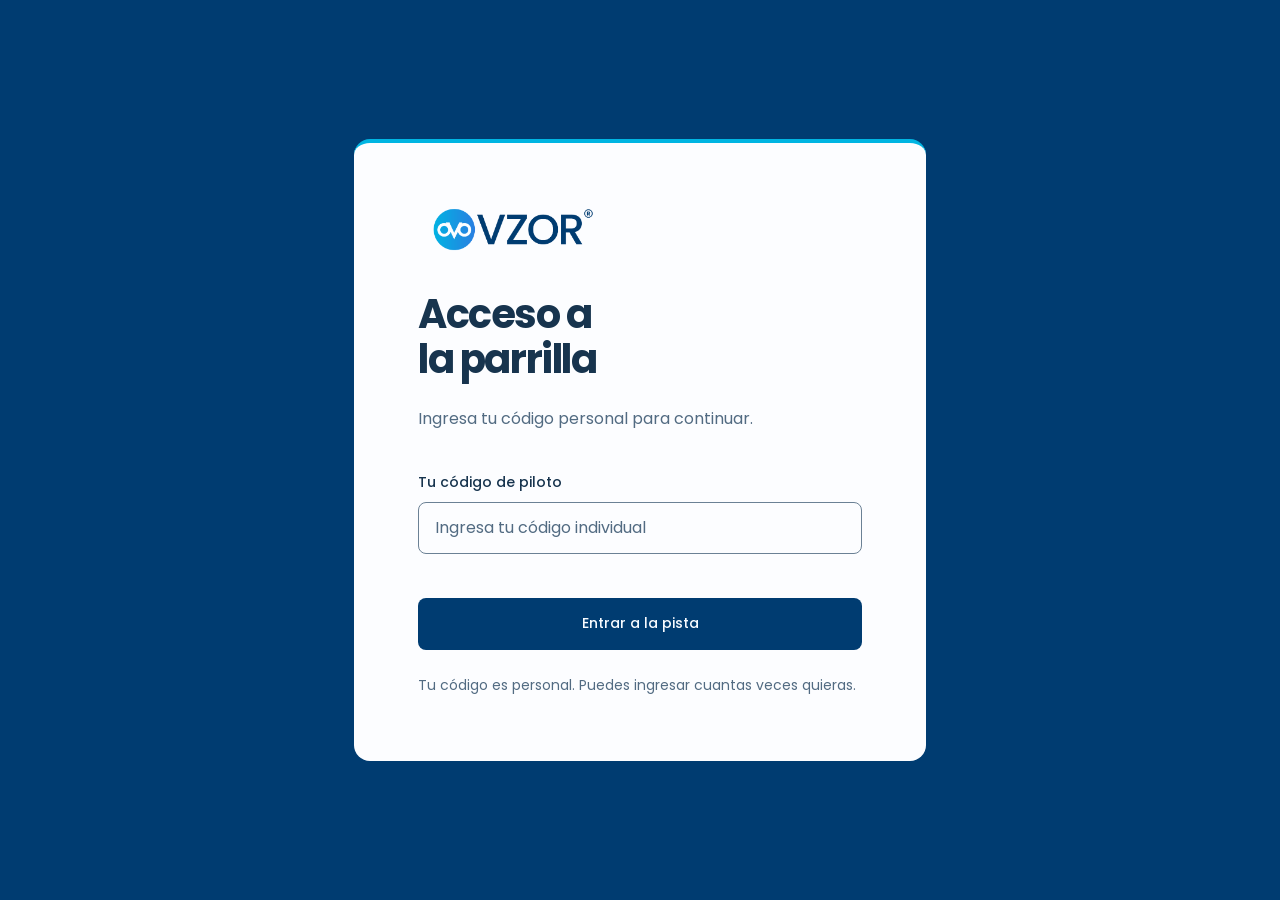
==== commit e9e27c9a: "Redesign Karting Cup with VZOR branding and responsive race imagery" ====
--- a/index.html
+++ b/index.html
@@ -3,115 +3,46 @@
 <head>
 <meta charset="utf-8"><meta name="viewport" content="width=device-width,initial-scale=1">
 <title>VZOR® Karting Cup 2026</title>
-<style>
-:root{color-scheme:dark;--bg:#08111e;--panel:#122337;--card:#192f46;--stroke:#34526c;--cyan:#26f1ff;--blue:#0070c0;--muted:#a8bfd6;--white:#f6fbff;--good:#20bd8b}
-*{box-sizing:border-box}body{margin:0;background:var(--bg);color:var(--white);font:14px/1.5 system-ui,-apple-system,BlinkMacSystemFont,"Segoe UI",sans-serif}button,input,select{font:inherit}button{cursor:pointer}button:disabled{cursor:not-allowed;opacity:.42}button:focus-visible,input:focus-visible{outline:2px solid var(--cyan);outline-offset:2px}header{background:linear-gradient(115deg,#114b7a,#0a1626 77%);border-bottom:3px solid var(--cyan);padding:28px 20px;text-align:center}.eyebrow{font-size:11px;letter-spacing:2.5px;font-weight:850;color:var(--cyan)}h1{font-size:clamp(28px,5.5vw,50px);margin:8px 0 2px;line-height:1.1;letter-spacing:-1px}h2{font-size:clamp(20px,4vw,27px);margin:0 0 12px}h3{margin:0 0 8px}p{margin:8px 0}.muted{color:var(--muted)}nav{display:flex;justify-content:center;gap:6px;flex-wrap:wrap;background:#102237;padding:10px}nav button{border:0;background:#1b3752;color:#e5f4ff;border-radius:9px;padding:10px 15px}nav button[aria-current="page"]{background:var(--blue);font-weight:750}main{max-width:1080px;margin:auto;padding:22px 16px 45px}.hidden{display:none!important}.panel{border:1px solid var(--stroke);background:var(--panel);padding:20px;border-radius:14px;margin-bottom:15px}.narrow{max-width:570px;margin:15px auto}.center{text-align:center}.btn{border:1px solid transparent;border-radius:10px;padding:11px 16px;font-weight:750;background:var(--blue);color:white}.btn.secondary{background:#26445e}.btn.ghost{background:transparent;border-color:#4d6b83}.btn.warn{background:#734a23}.field{display:block;width:100%;padding:12px;margin:9px 0 13px;background:#081a2d;color:#fff;border:1px solid #50738b;border-radius:9px}.stats{display:grid;grid-template-columns:repeat(3,1fr);gap:10px}.stat{background:var(--card);border:1px solid var(--stroke);border-radius:10px;padding:14px;text-align:center}.stat strong{font-size:28px;display:block}.stat small{font-size:10px;color:var(--muted);letter-spacing:.4px}.flex{display:flex;align-items:center;justify-content:space-between;gap:12px;flex-wrap:wrap}.progress{height:10px;border-radius:20px;background:#2c4359;overflow:hidden}.progress div{height:100%;background:linear-gradient(90deg,var(--blue),var(--cyan))}.notice{background:#342915;border:1px solid #795b26;color:#ffe5ac;padding:13px;border-radius:9px;margin:14px 0}.success{background:#123d32;border-color:#287f64;color:#bcfbe8}.pill{padding:3px 9px;background:#154860;color:#74f0f7;font-weight:800;border-radius:30px;font-size:11px}.people{display:grid;grid-template-columns:repeat(2,minmax(0,1fr));gap:10px;margin-top:14px}.person{display:flex;align-items:center;gap:12px;padding:12px;text-align:left;border:1px solid var(--stroke);background:var(--card);color:white;border-radius:11px;min-width:0}.person.active{border:2px solid var(--cyan);padding:11px;background:#154361}.person .avatar{background:#102137;border-radius:8px;width:48px;height:48px;flex:none;display:grid;place-items:center;font-size:24px;overflow:hidden}.person .avatar img{width:100%;height:100%;object-fit:contain}.person .info{min-width:0;flex:1}.person b{display:block;line-height:1.25}.person small{display:block;color:var(--muted);font-size:11px;line-height:1.3;margin-top:4px}.person .check{color:var(--good);font-weight:900}.picker{border:2px solid #2bbce5;background:#10273e;border-radius:14px;padding:17px;margin-top:17px}.characters{display:grid;grid-template-columns:repeat(4,minmax(0,1fr));gap:10px}.character{border:2px solid #37516b;color:#fff;border-radius:11px;background:#1b324a;display:flex;flex-direction:column;align-items:center;text-align:center;min-height:170px;padding:10px}.character.used{opacity:.36;filter:grayscale(.7)}.character.chosen{border-color:var(--cyan);background:#0e4a62}.character .art{height:87px;width:100%;display:grid;place-items:center;font-size:38px}.character .art img{max-width:100%;width:auto;height:87px;object-fit:contain}.character b{font-size:13px}.character small{font-size:11px;color:#c3d4e4;line-height:1.35;margin-top:5px}.character em{font-style:normal;color:#f8dc87;font-size:10px;margin-top:auto;padding-top:6px}.row{display:flex;justify-content:space-between;gap:12px;padding:9px 0;border-bottom:1px solid #344d65}.row:last-child{border-bottom:0}.results{width:100%;border-collapse:collapse;font-size:13px}.results td,.results th{border-bottom:1px solid #34516c;text-align:left;padding:10px 8px}.results th{color:var(--cyan)}.buttonline{display:flex;justify-content:space-between;gap:10px;flex-wrap:wrap;margin:16px 0}.foot{color:#809cb5;text-align:center;font-size:11px;padding:16px;border-top:1px solid #29435a} .sr-only{position:absolute;width:1px;height:1px;overflow:hidden;clip:rect(0,0,0,0)}
-@media(max-width:680px){.people{grid-template-columns:1fr}.characters{grid-template-columns:repeat(3,minmax(0,1fr))}.character{min-height:145px}.character .art,.character .art img{height:68px}.character small{font-size:10px}main{padding:15px 11px 35px}.panel{padding:15px}}
-@media(max-width:420px){.characters{grid-template-columns:repeat(2,minmax(0,1fr))}.stat{padding:10px}.stat strong{font-size:22px}}
-
-/* V5.1: descripción visible tras asignar personaje */
-.person .character-description{display:block;color:#c0d6e6;font-size:11px;line-height:1.45;margin-top:5px;white-space:normal}
-.person .character-name{color:#63e5ee;font-weight:750}
-/* V5: personaje modal y panel personal */
-body.modal-open{overflow:hidden}
-.person{transition:border-color .14s,background .14s;min-height:78px}
-.person:hover{border-color:var(--cyan)}
-.person.active{border:1px solid var(--stroke);padding:12px;background:var(--card)}
-.person .avatar{width:54px;height:54px}
-.person .action{font-weight:850;color:var(--cyan);font-size:12px}
-.modal-overlay{position:fixed;inset:0;z-index:10000;background:rgba(0,5,14,.78);display:grid;place-items:center;padding:16px;backdrop-filter:blur(5px)}
-.modal-dialog{background:#0f2236;border:1px solid #426381;border-radius:16px;box-shadow:0 25px 90px rgba(0,0,0,.55);width:min(100%,960px);height:min(92dvh,850px);display:flex;flex-direction:column;overflow:hidden}
-.modal-header{padding:17px 19px;border-bottom:1px solid var(--stroke);display:flex;justify-content:space-between;align-items:start;gap:12px}
-.modal-header h2{margin:0;font-size:22px}
-.modal-sub{padding:10px 19px;color:var(--muted);font-size:12px}
-.modal-scroller{padding:4px 17px 20px;overflow:auto;flex:1;overscroll-behavior:contain}
-.modal-overlay .characters{grid-template-columns:repeat(4,minmax(0,1fr))}
-.modal-overlay .character{min-height:160px}
-.modal-overlay .character.used{opacity:.24;filter:grayscale(1);cursor:not-allowed}
-.modal-overlay .character.chosen{opacity:1;filter:none}
-.modal-overlay .character:disabled{opacity:.24}
-.rank-list{display:grid;grid-template-columns:repeat(3,minmax(0,1fr));gap:10px;margin-top:14px}
-.rank-item{border:1px solid var(--stroke);background:#182f47;border-radius:11px;padding:13px;text-align:center;min-width:0}
-.rank-item img{width:100%;height:92px;object-fit:contain}
-.rank-item .big{font-size:36px;height:92px;display:grid;place-items:center}
-.rank-item strong{display:block;margin-top:5px}
-.rank-item small{color:var(--muted)}
-@media(max-width:680px){.modal-overlay{padding:6px}.modal-dialog{height:96dvh;border-radius:11px}.modal-overlay .characters{grid-template-columns:repeat(3,minmax(0,1fr))}.modal-overlay .character{min-height:144px}.rank-list{gap:6px}.rank-item{padding:8px}.rank-item img,.rank-item .big{height:67px}}
-@media(max-width:420px){.modal-overlay .characters{grid-template-columns:repeat(2,minmax(0,1fr))}}
-
-/* V5.2 · Invitación / briefing de pilotos */
-.access-layout{display:grid;grid-template-columns:minmax(0,1.12fr) minmax(300px,.88fr);gap:17px;align-items:start}
-.access-hero{background:radial-gradient(circle at 85% 12%,rgba(38,241,255,.13),transparent 37%),linear-gradient(140deg,#153e60,#0b1a2b 70%);border-color:#40718a;position:relative;overflow:hidden}
-.access-hero:before{content:'🏁';position:absolute;right:-12px;top:-24px;font-size:94px;opacity:.12;transform:rotate(-15deg);pointer-events:none}
-.access-kicker{display:inline-block;font-size:11px;letter-spacing:1.7px;color:#6cebf2;font-weight:850;margin-bottom:10px}
-.access-lead{font-size:16px;line-height:1.65;max-width:580px;color:#e2eef9}
-.access-highlight{color:#ffe8a9;font-weight:800}
-.event-facts{display:grid;grid-template-columns:repeat(2,minmax(0,1fr));gap:10px;margin-top:18px}
-.event-fact{background:#0c263d;border:1px solid #315f7c;border-radius:10px;padding:12px}
-.event-fact strong{display:block;font-size:13px;margin-top:5px}.event-fact small{color:#b9cfe1;font-size:11px}
-.access-poster-button{border:1px solid #3b7494;color:#dcf8ff;background:rgba(19,57,85,.7);border-radius:9px;padding:10px 12px;font-size:12px;margin-top:15px}
-.access-steps{counter-reset:steps;list-style:none;padding:0;margin:15px 0 0;display:grid;gap:11px}
-.access-steps li{display:flex;gap:11px;line-height:1.5;color:#c2d6e8;font-size:13px}
-.access-steps li:before{counter-increment:steps;content:counter(steps);width:25px;height:25px;min-width:25px;border-radius:50%;display:grid;place-items:center;background:#174c70;color:#6df1f3;font-weight:850;font-size:12px}
-.access-steps b{color:white}
-.access-login{background:linear-gradient(165deg,#17334a,#122337)}
-.access-login label{display:block;font-weight:750;margin-top:15px}
-.access-login .btn{width:100%;margin:6px 0 12px}
-.access-login .input-help{font-size:11px;color:#a9c6da;line-height:1.55}
-.access-login .error{color:#ffbaaa;font-size:12px;min-height:20px}
-.access-count{display:flex;gap:7px;flex-wrap:wrap;margin-top:12px}
-.access-count span{border:1px solid #385875;background:#17344d;border-radius:20px;padding:5px 11px;color:#c7e9f5;font-size:11px}
-.access-invite{width:100%;max-height:75vh;object-fit:contain;border-radius:10px}
-.access-invite-dialog{position:fixed;inset:0;z-index:10001;display:flex;align-items:center;justify-content:center;padding:20px;background:rgba(2,9,20,.92)}
-.access-invite-dialog .invite-wrap{max-width:550px;width:100%;max-height:94vh;overflow:auto}
-.access-invite-dialog .invite-close{display:block;margin:0 0 8px auto}
-@media(max-width:780px){.access-layout{grid-template-columns:1fr}.event-facts{grid-template-columns:repeat(2,minmax(0,1fr))}}
-@media(max-width:430px){.event-facts{grid-template-columns:1fr}.access-lead{font-size:14px}}
-/* El único contenido visible antes de autenticar es el panel de acceso. */
-body.pre-auth header,body.pre-auth nav,body.pre-auth .foot{display:none!important}
-body.pre-auth main{max-width:500px;min-height:100dvh;display:grid;align-items:center;padding:26px 16px}
-body.pre-auth .access-login{margin:0}
-body.pre-auth #vote,body.pre-auth #results{display:none!important}
-.briefing-actions{margin-top:14px}
-.results td .buttonline{display:flex;gap:5px;flex-wrap:wrap}.results td .btn{padding:7px 9px;font-size:11px}.results td{vertical-align:top}
-</style>
+<link rel="stylesheet" href="styles.css">
+<meta name="description" content="Acceso personal a VZOR® Karting Cup 2026.">
+<link rel="icon" href="assets/brand/vzor-symbol.png">
 </head>
 <body class="pre-auth">
-<header><div class="eyebrow">VZOR® KARTING CUP</div><h1>VZOR® KARTING CUP 2026 🏁</h1><b style="color:var(--cyan)">LA PARRILLA DE PERSONALIDADES</b><p class="muted">LA PARRILLA SE DEFINE ANTES DE LA CARRERA</p></header>
-<nav aria-label="Navegación"><button id="tab-access" onclick="show('access')">01 · Inicio</button><button id="tab-vote" onclick="show('vote')">02 · Papeleta</button><button id="tab-results" onclick="show('results')">03 · Control</button></nav>
-<main><section id="access"></section><section id="vote" class="hidden"></section><section id="results" class="hidden"></section></main>
-<div id="modal-root"></div><div id="invitation-root"></div><div class="foot">VZOR® · FIESTA DE NAVIDAD 2026 · LA PARRILLA SE DEFINE ANTES DE LA CARRERA</div>
+<header><div class="header-inner"><img class="header-logo" src="assets/brand/vzor-light.png" width="1200" height="301" alt="VZOR"><button class="btn header-logout" onclick="logout()">Cerrar sesión</button></div></header>
+<nav aria-label="Navegación"><div class="nav-title"><h1>Karting Cup 2026</h1><span>La parrilla se define antes de la carrera</span></div><button id="tab-access" onclick="show('access')">Inicio</button><button id="tab-vote" onclick="show('vote')">Mi papeleta</button></nav>
+<main><section id="access"><noscript><div class="noscript"><img src="assets/brand/vzor-color.png" alt="VZOR" width="180"><h2>Acceso a la parrilla</h2><p>Activa JavaScript para ingresar con tu código personal.</p></div></noscript></section><section id="vote" class="hidden"></section><section id="results" class="hidden"></section></main>
+<div id="modal-root"></div><div id="invitation-root"></div><div class="foot"><img src="assets/brand/vzor-color.png" alt="VZOR" width="1200" height="301"><span>Fiesta de Navidad 2026</span><span>La parrilla de personalidades</span><button id="tab-results" onclick="show('results')">Control</button></div>
 <script>
 'use strict';
 // Configurar solo la URL PUBLICA de la Edge Function. NUNCA insertar claves secretas aqui.
 const API_URL='https://qunaajvvtkuamgwmwnjw.supabase.co/functions/v1/kart-api';
 let PARTICIPANTS=['Marcelo Ravilet','Nelson Aviles','Victor Lucero','Alfredo Aguirre','Claritza Tocuyo','Eric Aparicio','Francisco Tosso','Francisco Reyes','Jeremy Leiva','Daniel Cortez','Diego Inostroza','Matías Yáñez','Felipe Tapia','Luis Martínez','Félix Purves','Matías Hurtado','Erwin Chávez','Jorge Sepúlveda','Marcelo Rubilar'];
 const CHARACTERS=[
-['Mario','🏎️','mario.png','Acepta todos los desafíos antes de preguntar de qué se tratan.'],
-['Luigi','🟢','luigi.png','Prefiere pasar desapercibido, pero siempre termina salvando el día.'],
-['Bowser','🔥','bowser.png','Tiene una opinión fuerte sobre todo. Su presencia nunca pasa inadvertida.'],
-['Peach','👑','peach.png','Sonríe incluso cuando todo alrededor parece estar incendiándose.'],
-['Yoshi','🦖','yoshi.png','Siempre dice que sí. Termina ayudando hasta cuando nadie se lo pide.'],
-['Donkey Kong','🍌','donkey-kong.png','Si algo no funciona, prueba con un poquito más de fuerza.'],
-['Toad','🍄','toad.png','Habla rápido, camina rápido y siempre parece estar llegando tarde.'],
-['Wario','💰','wario.png','Compite hasta para elegir el almuerzo. Jamás olvida una victoria.'],
-['Waluigi','🎭','waluigi.png','Tiene una ironía preparada para cada ocasión. Él ya lo había advertido.'],
-['Rosalina','🌟','rosalina.png','Parece vivir tres pasos adelante. Nadie sabe qué está pensando.'],
-['Koopa Troopa','🐢','koopa-troopa.png','Va a su propio ritmo y, misteriosamente, siempre llega.'],
-['Bowser Jr.','🎨','bowser-jr.png','No puede ver un botón sin apretarlo. Todo empieza con «¿y si probamos…?».'],
-['Daisy','🌼','daisy.png','Tiene tanta energía que es imposible no notar su llegada.'],
-['Shy Guy','🎭','shy-guy.png','Habla poco y observa mucho. Probablemente sabe más de lo que cuenta.'],
-['King Boo','👻','king-boo.png','Desaparece cuando lo buscan y aparece cuando menos lo esperan.'],
-['Toadette','🩷','toadette.png','Sabe dónde está hasta ese archivo que perdiste hace seis meses.'],
-['Diddy Kong','🐒','diddy-kong.png','No puede estar quieto. Cuando termina algo, ya empezó cuatro cosas más.'],
-['Dry Bones','💀','dry-bones.png','Sobrevivió a tantas crisis que ya nada lo sorprende. Siempre vuelve.'],
-['Funky Kong','🏄','funky-kong.png','Siempre anda relajado, como si estuviera de vacaciones. Incluso en plena crisis parece que se está divirtiendo.'],
-['Birdo','🎀','birdo.png','Le encanta ser el centro de atención. Hasta para contar algo sencillo necesita una audiencia.'],
-['Kamek','🪄','kamek.png','Siempre tiene un truco bajo la manga. Nadie sabe cómo lo hizo, pero el problema desapareció.'],
-['Petey Piranha','🌱','petey-piranha.png','Ocupa todo el espacio disponible. Incluso intentando pasar desapercibido, es imposible.'],
-['Wiggler','🐛','wiggler.png','Es la persona más tranquila del mundo... hasta que alguien le cambia los planes.'],
-['Pauline','🎤','pauline.png','Tiene carisma de sobra. Puede transformar cualquier conversación en un espectáculo.'],
-['Peachette','✨','peachette.png','Se adapta a cualquier situación. Cambia de plan y actúa como si siempre hubiera sido la idea original.']
+['Mario','','mario.png','Acepta todos los desafíos antes de preguntar de qué se tratan.'],
+['Luigi','','luigi.png','Prefiere pasar desapercibido, pero siempre termina salvando el día.'],
+['Bowser','','bowser.png','Tiene una opinión fuerte sobre todo. Su presencia nunca pasa inadvertida.'],
+['Peach','','peach.png','Sonríe incluso cuando todo alrededor parece estar incendiándose.'],
+['Yoshi','','yoshi.png','Siempre dice que sí. Termina ayudando hasta cuando nadie se lo pide.'],
+['Donkey Kong','','donkey-kong.png','Si algo no funciona, prueba con un poquito más de fuerza.'],
+['Toad','','toad.png','Habla rápido, camina rápido y siempre parece estar llegando tarde.'],
+['Wario','','wario.png','Compite hasta para elegir el almuerzo. Jamás olvida una victoria.'],
+['Waluigi','','waluigi.png','Tiene una ironía preparada para cada ocasión. Él ya lo había advertido.'],
+['Rosalina','','rosalina.png','Parece vivir tres pasos adelante. Nadie sabe qué está pensando.'],
+['Koopa Troopa','','koopa-troopa.png','Va a su propio ritmo y, misteriosamente, siempre llega.'],
+['Bowser Jr.','','bowser-jr.png','No puede ver un botón sin apretarlo. Todo empieza con «¿y si probamos…?».'],
+['Daisy','','daisy.png','Tiene tanta energía que es imposible no notar su llegada.'],
+['Shy Guy','','shy-guy.png','Habla poco y observa mucho. Probablemente sabe más de lo que cuenta.'],
+['King Boo','','king-boo.png','Desaparece cuando lo buscan y aparece cuando menos lo esperan.'],
+['Toadette','','toadette.png','Sabe dónde está hasta ese archivo que perdiste hace seis meses.'],
+['Diddy Kong','','diddy-kong.png','No puede estar quieto. Cuando termina algo, ya empezó cuatro cosas más.'],
+['Dry Bones','','dry-bones.png','Sobrevivió a tantas crisis que ya nada lo sorprende. Siempre vuelve.'],
+['Funky Kong','','funky-kong.png','Siempre anda relajado, como si estuviera de vacaciones. Incluso en plena crisis parece que se está divirtiendo.'],
+['Birdo','','birdo.png','Le encanta ser el centro de atención. Hasta para contar algo sencillo necesita una audiencia.'],
+['Kamek','','kamek.png','Siempre tiene un truco bajo la manga. Nadie sabe cómo lo hizo, pero el problema desapareció.'],
+['Petey Piranha','','petey-piranha.png','Ocupa todo el espacio disponible. Incluso intentando pasar desapercibido, es imposible.'],
+['Wiggler','','wiggler.png','Es la persona más tranquila del mundo... hasta que alguien le cambia los planes.'],
+['Pauline','','pauline.png','Tiene carisma de sobra. Puede transformar cualquier conversación en un espectáculo.'],
+['Peachette','','peachette.png','Se adapta a cualquier situación. Cambia de plan y actúa como si siempre hubiera sido la idea original.']
 ];
 
 const MAX_UPDATES=3;
@@ -119,7 +50,7 @@
 function syncParticipants(data){if(Array.isArray(data?.participants)&&data.participants.length===19&&data.participants.every(x=>typeof x==='string'&&x.trim()))PARTICIPANTS=data.participants.slice()}
 function updateLimit(){return state?.record?.max_updates ?? MAX_UPDATES}
 function esc(s){return String(s).replace(/[&<>"']/g,x=>({'&':'&amp;','<':'&lt;','>':'&gt;','"':'&quot;',"'":'&#39;'}[x]))}
-function art(index){const c=CHARACTERS[index];return `<img src="assets/characters/${c[2]}" alt="${esc(c[0])}" onerror="this.style.display='none';this.nextElementSibling.style.display='block'"><span style="display:none">${c[1]}</span>`}
+function art(index){const c=CHARACTERS[index];return `<img src="assets/characters/${c[2]}" alt="${esc(c[0])}" onerror="this.style.display='none';this.nextElementSibling.style.display='block'"><span style="display:none">${esc(c[0])}</span>`}
 async function api(action,payload={}){
  if(API_URL.startsWith('PEGAR_'))throw Error('Falta configurar API_URL en index.html para conectar Supabase.');
  const controller=new AbortController();const timeout=setTimeout(()=>controller.abort(),15000);
@@ -137,58 +68,57 @@
  ({access:renderAccess,vote:renderVote,results:renderResults})[page]();
 }
 function eventBriefing(){return `
-<div class="panel access-hero"><div class="access-kicker">🎄 LA NAVIDAD SE CORRE EN EQUIPO</div>
-<h2>Antes de encender los motores…<br><span style="color:var(--cyan)">hay que descubrir quién es quién.</span></h2>
-<p class="access-lead">Este 18 de diciembre, VZOR® cambia las reuniones por una pista de karting. Antes de la largada tenemos una misión: <span class="access-highlight">darle a cada colega su personaje para la Karting Cup.</span></p>
-<p class="muted">¿Quién tiene alma de Bowser? ¿Quién vive tan relajado como Funky Kong? ¿Y quién sorprende a todos como Luigi? Tú decides cómo se arma nuestra parrilla.</p>
-<div class="event-facts"><div class="event-fact"><small>📅 CUÁNDO</small><strong>Viernes 18 de diciembre</strong><small>2026 · 10:30 a 16:00 hrs</small></div><div class="event-fact"><small>📍 DÓNDE</small><strong>GoKarts.cl</strong><small>Calle Valenzuela Puelma 9500, Santiago</small></div></div>
-<button type="button" class="access-poster-button" onclick="showInvitation()">🎁 Ver invitación del evento</button></div>
-<div class="panel"><div class="access-kicker">TU MISIÓN EN 4 PASOS</div><h3>Instrucciones para pilotos</h3>
+<div class="access-hero"><div class="briefing-copy">
+<h2>Antes de encender los motores… hay que descubrir quién es quién.</h2>
+<p class="access-lead">Este 18 de diciembre, VZOR® cambia las reuniones por una pista de karting. Antes de la largada tenemos una misión: darle a cada colega su personaje para la Karting Cup.</p>
+<div class="buttonline"><button class="btn" onclick="show('vote')">Ir a mi papeleta</button></div><p class="muted">¿Quién tiene alma de Bowser? ¿Quién vive tan relajado como Funky Kong? ¿Y quién sorprende a todos como Luigi? Tú decides cómo se arma nuestra parrilla.</p>
+<div class="event-facts"><div class="event-fact"><small>Cuándo</small><strong>Viernes 18 de diciembre</strong><small>2026, 10:30 a 16:00 hrs</small></div><div class="event-fact"><small>Dónde</small><strong>GoKarts.cl</strong><small>Calle Valenzuela Puelma 9500, Santiago</small></div></div>
+<button type="button" class="access-poster-button" onclick="showInvitation()">Ver invitación del evento</button></div><picture class="briefing-picture"><img class="briefing-art" src="assets/karting-vzor-pasto-horizontal.png" alt="Vista cenital de una curva de karting con el isotipo VZOR formado en el pasto" width="1536" height="1024"></picture></div>
+<h3 class="briefing-title">Instrucciones para pilotos</h3>
 <ol class="access-steps"><li><span><b>Ya ingresaste con tu código personal.</b> Puedes volver cada vez que quieras.</span></li>
 <li><span><b>Elige a un compañero.</b> Se abrirá un modal con 25 personajes; no podrás asignarte uno a ti mismo.</span></li>
 <li><span><b>Arma tu parrilla.</b> Asigna 18 personajes diferentes. Los ocupados quedan atenuados dentro del modal.</span></li>
-<li><span><b>Vuelve cuando quieras.</b> Consulta tu Top 3 personal y modifica tu papeleta hasta tres veces tras el envío inicial.</span></li></ol></div>`}
+<li><span><b>Vuelve cuando quieras.</b> Consulta tu Top 3 personal y modifica tu papeleta hasta tres veces tras el envío inicial.</span></li></ol>`}
 function renderAccess(){
  const node=document.getElementById('access');
  if(currentUser!==null){
-  node.innerHTML=eventBriefing()+`<div class="buttonline briefing-actions"><button class="btn" onclick="show('vote')">IR A MI PAPELETA →</button><button class="btn secondary" onclick="logout()">Cerrar sesión</button></div>`;
+  node.innerHTML=eventBriefing();
   return;
  }
- node.innerHTML=`<div class="panel access-login"><div style="font-size:39px">🏎️</div>
- <div class="access-kicker">VZOR® KARTING CUP 2026</div><h2>Acceso a la parrilla</h2>
+ node.innerHTML=`<div class="panel access-login"><img class="access-logo" src="assets/brand/vzor-color.png" alt="VZOR" width="1200" height="301"><h2>Acceso a la parrilla</h2>
  <p class="muted">Ingresa tu código personal para continuar.</p>
  <label for="code">Tu código de piloto</label>
- <input id="code" class="field" autocomplete="off" placeholder="Ingresa tu código individual" aria-describedby="access-error" onkeydown="if(event.key==='Enter')login()">
+ <input id="code" class="field" autocomplete="off" placeholder="Ingresa tu código individual" aria-describedby="access-error" aria-required="true" onkeydown="if(event.key==='Enter')login()">
  <div id="access-error" class="error" aria-live="polite"></div>
- <button class="btn" id="login-button" onclick="login()">ENTRAR A LA PISTA →</button>
+ <button class="btn" id="login-button" onclick="login()">Entrar a la pista</button>
  <p class="input-help">Tu código es personal. Puedes ingresar cuantas veces quieras.</p></div>`;
 }
-async function login(){const input=document.getElementById('code'),button=document.getElementById('login-button'),error=document.getElementById('access-error');error.textContent='';const submitted=input.value.trim();if(!submitted)return error.textContent='Ingresa tu código individual.';button.disabled=true;try{const data=await api('login',{code:submitted});code=submitted;syncParticipants(data);state=data;currentUser=data.participant;draft={};editing=!data.record;show('access')}catch(e){error.textContent=e.message}finally{button.disabled=false}}
-function showInvitation(){if(currentUser===null)return;document.getElementById('invitation-root').innerHTML=`<div class="access-invite-dialog" onclick="if(event.target===this)hideInvitation()"><div class="invite-wrap"><button class="btn secondary invite-close" onclick="hideInvitation()">✕ Cerrar</button><img class="access-invite" src="assets/invitacion-navidad-vzor-2026.png" alt="Invitación Navidad VZOR 2026"></div></div>`}
+async function login(){const input=document.getElementById('code'),button=document.getElementById('login-button'),error=document.getElementById('access-error');error.textContent='';input.removeAttribute('aria-invalid');const submitted=input.value.trim();if(!submitted)return error.textContent='Ingresa tu código individual.';button.disabled=true;button.setAttribute('aria-busy','true');button.textContent='Validando código…';try{const data=await api('login',{code:submitted});code=submitted;syncParticipants(data);state=data;currentUser=data.participant;draft={};editing=!data.record;show('access')}catch(e){error.textContent=e.message;input.setAttribute('aria-invalid','true')}finally{button.disabled=false;button.removeAttribute('aria-busy');button.textContent='Entrar a la pista'}}
+function showInvitation(){if(currentUser===null)return;document.getElementById('invitation-root').innerHTML=`<div class="access-invite-dialog" onclick="if(event.target===this)hideInvitation()"><div class="invite-wrap" role="dialog" aria-modal="true" aria-label="Invitación del evento"><button class="btn secondary invite-close" onclick="hideInvitation()"> Cerrar</button><img class="access-invite" src="assets/invitacion-navidad-vzor-2026.png" alt="Invitación Navidad VZOR 2026"></div></div>`}
 function hideInvitation(){document.getElementById('invitation-root').innerHTML=''}
 function colleagues(){return PARTICIPANTS.map((name,id)=>({name,id})).filter(p=>p.id!==currentUser)}
 function isComplete(values){const pairs=Object.entries(values);const valid=new Set(colleagues().map(p=>String(p.id)));return pairs.length===18&&pairs.every(([p,c])=>valid.has(p)&&Number.isInteger(c)&&c>=0&&c<25)&&new Set(pairs.map(([,c])=>c)).size===18}
-function ownTopPanel(){const top=state?.top||[],sub=state?.submitted_count||0;return `<div class="panel"><div class="flex"><div><h3>🏆 Tu Top 3 de personajes</h3><p class="muted">Los personajes que más colegas te han asignado hasta ahora.</p></div><span class="pill">${sub} papeletas registradas</span></div>${!top.length?`<div class="notice">Todavía no has recibido asignaciones. Vuelve a consultar más adelante.</div>`:`<div class="rank-list">${top.map((x,i)=>`<div class="rank-item"><span class="pill">#${i+1}</span><div class="big">${art(x.char)}</div><strong>${esc(CHARACTERS[x.char][0])}</strong><small>${x.votes} ${x.votes===1?'voto':'votos'}</small></div>`).join('')}</div><p class="muted">Este ranking es provisional y no muestra quién hizo cada elección.</p>`}</div>`}
+function ownTopPanel(){const top=state?.top||[],sub=state?.submitted_count||0;return `<details class="panel top-panel" id="own-top"><summary>Tu Top 3 de personajes</summary><div class="flex"><div><p class="muted">Los personajes que más colegas te han asignado hasta ahora.</p></div><span class="pill">${sub} papeletas registradas</span></div>${!top.length?`<div class="notice">Todavía no has recibido asignaciones. Vuelve a consultar más adelante.</div>`:`<div class="rank-list">${top.map((x,i)=>`<div class="rank-item"><span class="pill">#${i+1}</span><div class="big">${art(x.char)}</div><strong>${esc(CHARACTERS[x.char][0])}</strong><small>${x.votes} ${x.votes===1?'voto':'votos'}</small></div>`).join('')}</div><p class="muted">Este ranking es provisional y no muestra quién hizo cada elección.</p>`}</details>`}
 function startEdit(){if(!state?.record||state.closed||state.record.updates>=updateLimit())return;draft={...state.record.assignments};editing=true;renderVote()}
 function cancelEdit(){draft={};editing=false;renderVote()}
 function renderVote(){const node=document.getElementById('vote');if(currentUser===null){node.innerHTML=`<div class="panel center"><h2>Ingresa con tu código para comenzar</h2><button class="btn" onclick="show('access')">Ir al acceso</button></div>`;return}
-const rec=state.record,available=rec?(rec.max_updates??MAX_UPDATES)-rec.updates:MAX_UPDATES;let html=`<div class="flex"><div><div class="muted" style="font-size:11px">PILOTO IDENTIFICADO</div><h2>${esc(PARTICIPANTS[currentUser])}</h2></div><span class="pill">${state.closed?'VOTACIÓN CERRADA':rec?'PAPELETA REGISTRADA':'PENDIENTE DE VOTACIÓN'}</span></div><div class="buttonline"><button class="btn secondary" onclick="logout()">Cerrar sesión</button><button class="btn secondary" onclick="refreshProfile()">Actualizar mi Top 3 ↻</button><span class="muted">${available} actualizaciones disponibles</span></div>`;html+=ownTopPanel();
-if(rec&&(!editing||state.closed)){html+=`<div class="panel"><h3>Tu papeleta actual</h3><p class="muted">Puedes consultar tu Top 3 las veces que quieras. Actualizaciones utilizadas: ${rec.updates} de ${rec.max_updates??MAX_UPDATES}.</p><div class="people">${colleagues().map(p=>{const ch=rec.assignments[p.id];return `<div class="person"><span class="avatar">${art(ch)}</span><span class="info"><b>${esc(p.name)}</b><small class="character-name">${esc(CHARACTERS[ch][0])}</small><span class="character-description">${esc(CHARACTERS[ch][3])}</span></span><span class="check">✓</span></div>`}).join('')}</div><div class="buttonline"><button class="btn" ${available===0||state.closed?'disabled':''} onclick="startEdit()">${state.closed?'VOTACIÓN CERRADA':available===0?'SIN ACTUALIZACIONES DISPONIBLES':'ACTUALIZAR MI PAPELETA'}</button></div></div>`}
+const rec=state.record,available=rec?(rec.max_updates??MAX_UPDATES)-rec.updates:MAX_UPDATES;let html=`<div class="flex"><div><p class="muted">Tu papeleta</p><h2>${esc(PARTICIPANTS[currentUser])}</h2></div><span class="pill">${state.closed?'Votación cerrada':rec?'Papeleta registrada':'Pendiente de votación'}</span></div><div class="buttonline"><button class="btn secondary" onclick="refreshProfile()">Actualizar mi Top 3</button><span class="muted">${available} actualizaciones disponibles</span></div>`;html+=ownTopPanel();
+if(rec&&(!editing||state.closed)){html+=`<div class="panel"><h3>Tu papeleta actual</h3><p class="muted">Puedes consultar tu Top 3 las veces que quieras. Actualizaciones utilizadas: ${rec.updates} de ${rec.max_updates??MAX_UPDATES}.</p><div class="people">${colleagues().map(p=>{const ch=rec.assignments[p.id];return `<div class="person"><span class="avatar">${art(ch)}</span><span class="info"><b>${esc(p.name)}</b><small class="character-name">${esc(CHARACTERS[ch][0])}</small><span class="character-description">${esc(CHARACTERS[ch][3])}</span></span><span class="check"></span></div>`}).join('')}</div><div class="buttonline"><button class="btn" ${available===0||state.closed?'disabled':''} onclick="startEdit()">${state.closed?'Votación cerrada':available===0?'Sin actualizaciones':'Actualizar mi papeleta'}</button></div></div>`}
 else if(state.closed){html+=`<div class="panel">La votación está cerrada. Puedes seguir consultando tu Top 3.</div>`}
-else{const done=Object.keys(draft).length;html+=`<div class="panel"><div class="flex"><div><h3>${rec?'Edita tu parrilla':'Arma tu parrilla'}</h3><p class="muted">Toca a un compañero para abrir el modal con los personajes. Nadie viene preseleccionado.</p></div><span class="pill">${done}/18</span></div><div class="progress" style="margin:14px 0"><div style="width:${done/18*100}%"></div></div><div class="people">${colleagues().map(p=>{const ch=draft[p.id];return `<button class="person" onclick="openModal(${p.id})"><span class="avatar">${ch===undefined?'👤':art(ch)}</span><span class="info"><b>${esc(p.name)}</b><small class="${ch===undefined?'':'character-name'}">${ch===undefined?'Sin personaje · seleccionar':esc(CHARACTERS[ch][0])}</small>${ch===undefined?'':`<span class="character-description">${esc(CHARACTERS[ch][3])}</span>`}</span><span class="action">${ch===undefined?'ELEGIR →':'CAMBIAR ↗'}</span></button>`}).join('')}</div></div><div class="buttonline">${rec?'<button class="btn secondary" onclick="cancelEdit()">Cancelar edición</button>':'<button class="btn secondary" onclick="logout()">Salir sin enviar</button>'}<button class="btn" id="save-button" onclick="submit()" ${isComplete(draft)?'':'disabled'}>${rec?'GUARDAR ACTUALIZACIÓN':'ENVIAR PAPELETA INICIAL'}</button></div><p class="muted">Cada papeleta usa 18 personajes distintos de los 25 disponibles.</p>`}
+else{const done=Object.keys(draft).length;html+=`<div class="panel"><div class="flex"><div><h3>${rec?'Edita tu parrilla':'Arma tu parrilla'}</h3><p class="muted">Toca a un compañero para abrir el modal con los personajes. Nadie viene preseleccionado.</p></div><span class="pill">${done}/18</span></div><div class="progress" style="margin:var(--space-md) 0"><div style="width:${done/18*100}%"></div></div><div class="people">${colleagues().map(p=>{const ch=draft[p.id];return `<button class="person" onclick="openModal(${p.id})"><span class="avatar">${ch===undefined?esc(p.name.charAt(0)):art(ch)}</span><span class="info"><b>${esc(p.name)}</b><small class="${ch===undefined?'':'character-name'}">${ch===undefined?'Sin personaje asignado':esc(CHARACTERS[ch][0])}</small>${ch===undefined?'':`<span class="character-description">${esc(CHARACTERS[ch][3])}</span>`}</span><span class="action">${ch===undefined?'Elegir':'Cambiar'}</span></button>`}).join('')}</div></div><div class="buttonline">${rec?'<button class="btn secondary" onclick="cancelEdit()">Cancelar edición</button>':'<button class="btn secondary" onclick="logout()">Salir sin enviar</button>'}<button class="btn" id="save-button" onclick="submit()" ${isComplete(draft)?'':'disabled'}>${rec?'Guardar actualización':'Enviar papeleta'}</button></div><p class="muted">Cada papeleta usa 18 personajes distintos de los 25 disponibles.</p>`}
 node.innerHTML=html}
-async function refreshProfile(){try{state=await api('login',{code});syncParticipants(state);renderVote()}catch(e){alert(e.message)}}
-function openModal(person){if(!editing||person===currentUser||state.closed)return;modalPerson=person;priorFocus=document.activeElement;const current=draft[person],used=new Set(Object.entries(draft).filter(([p])=>Number(p)!==person).map(([,c])=>c));const cards=CHARACTERS.map((c,i)=>{const disabled=used.has(i),chosen=current===i;return `<button type="button" class="character ${disabled?'used':''} ${chosen?'chosen':''}" ${disabled?'disabled':''} onclick="choose(${i})"><span class="art">${art(i)}</span><b>${esc(c[0])}</b><small>${esc(c[3])}</small><em>${disabled?'OCUPADO':chosen?'ASIGNADO':''}</em></button>`}).join('');document.getElementById('modal-root').innerHTML=`<div class="modal-overlay" onclick="if(event.target===this)closeModal()"><div class="modal-dialog" role="dialog" aria-modal="true" aria-labelledby="modal-title"><div class="modal-header"><div><div class="muted">SELECCIÓN DE PERSONAJE</div><h2 id="modal-title">${esc(PARTICIPANTS[person])}</h2></div><button class="btn secondary" id="close-picker" onclick="closeModal()">✕</button></div><div class="modal-sub">${25-used.size} personajes disponibles. Los ocupados están atenuados.</div><div class="modal-scroller"><div class="characters">${cards}</div>${current!==undefined?`<div class="buttonline"><button class="btn ghost" onclick="unassign(${person})">Quitar asignación</button></div>`:''}</div></div></div>`;document.body.classList.add('modal-open');document.getElementById('close-picker').focus()}
+async function refreshProfile(){try{state=await api('login',{code});syncParticipants(state);renderVote();document.getElementById('own-top').open=true;document.getElementById('own-top').scrollIntoView({block:'start'})}catch(e){alert(e.message)}}
+function openModal(person){if(!editing||person===currentUser||state.closed)return;modalPerson=person;priorFocus=document.activeElement;const current=draft[person],used=new Set(Object.entries(draft).filter(([p])=>Number(p)!==person).map(([,c])=>c));const cards=CHARACTERS.map((c,i)=>{const disabled=used.has(i),chosen=current===i;return `<button type="button" class="character ${disabled?'used':''} ${chosen?'chosen':''}" ${disabled?'disabled':''} onclick="choose(${i})"><span class="art">${art(i)}</span><b>${esc(c[0])}</b><small>${esc(c[3])}</small><em>${disabled?'Ocupado':chosen?'Asignado':''}</em></button>`}).join('');document.getElementById('modal-root').innerHTML=`<div class="modal-overlay" onclick="if(event.target===this)closeModal()"><div class="modal-dialog" role="dialog" aria-modal="true" aria-labelledby="modal-title"><div class="modal-header"><div><div class="muted">Selección de personaje</div><h2 id="modal-title">${esc(PARTICIPANTS[person])}</h2></div><button class="btn secondary" id="close-picker" aria-label="Cerrar selector de personajes" onclick="closeModal()">Cerrar</button></div><div class="modal-sub">${25-used.size} personajes disponibles. Los ocupados están atenuados.</div><div class="modal-scroller"><div class="characters">${cards}</div>${current!==undefined?`<div class="buttonline"><button class="btn ghost" onclick="unassign(${person})">Quitar asignación</button></div>`:''}</div></div></div>`;document.body.classList.add('modal-open');document.getElementById('close-picker').focus()}
 function closeModal(){modalPerson=null;document.getElementById('modal-root').innerHTML='';document.body.classList.remove('modal-open');if(priorFocus&&document.contains(priorFocus))priorFocus.focus();priorFocus=null}
 function choose(character){if(modalPerson===null)return;const p=modalPerson;if(Object.entries(draft).some(([id,ch])=>Number(id)!==p&&ch===character))return;draft[p]=character;closeModal();renderVote()}
 function unassign(p){delete draft[p];closeModal();renderVote()}
 async function submit(){if(currentUser===null||!editing||!isComplete(draft))return alert('Asigna 18 personajes distintos.');if(!confirm('¿Confirmas guardar tu papeleta? El envío inicial es gratuito y luego tendrás hasta 3 actualizaciones.'))return;const btn=document.getElementById('save-button');if(btn)btn.disabled=true;try{const r=await api('submit',{code,assignments:draft});state=r;editing=false;draft={};renderVote()}catch(e){alert(e.message);if(btn)btn.disabled=false}}
 function logout(){code='';currentUser=null;draft={};editing=false;state=null;admin=false;adminKey='';finalData=null;show('access')}
-function renderResults(){let count=admin&&finalData?finalData.submitted_count:(state?.submitted_count??null);const box=document.getElementById('results');let html=`<h2>🏆 Control de carrera</h2><div class="stats"><div class="stat"><strong>${count===null?'—':count}</strong><small>PAPELETAS</small></div><div class="stat"><strong>${count===null?'—':Math.round(count/19*100)+'%'}</strong><small>PARTICIPACIÓN</small></div><div class="stat"><strong>25</strong><small>PERSONAJES</small></div></div>${count===null?'':`<div class="progress" style="margin:15px 0 18px"><div style="width:${count/19*100}%"></div></div>`}`;
-if(!admin){html+=`<div class="panel center"><div style="font-size:48px">🔒</div><h2>Resultados finales ocultos</h2><p class="muted">Cada piloto puede consultar su Top 3 con su código. Las asignaciones exclusivas se revelarán en el evento.</p><button class="btn secondary" onclick="adminLogin()">Acceso a administración</button></div>`}
+function renderResults(){let count=admin&&finalData?finalData.submitted_count:(state?.submitted_count??null);const box=document.getElementById('results');let html=`<h2> Control de carrera</h2><div class="stats"><div class="stat"><strong>${count===null?'—':count}</strong><small>Papeletas</small></div><div class="stat"><strong>${count===null?'—':Math.round(count/19*100)+'%'}</strong><small>Participación</small></div><div class="stat"><strong>25</strong><small>Personajes</small></div></div>${count===null?'':`<div class="progress" style="margin:var(--space-md) 0 var(--space-lg)"><div style="width:${count/19*100}%"></div></div>`}`;
+if(!admin){html+=`<div class="panel center"><h2>Resultados finales ocultos</h2><p class="muted">Cada piloto puede consultar su Top 3 con su código. Las asignaciones exclusivas se revelarán en el evento.</p><button class="btn secondary" onclick="adminLogin()">Acceso a administración</button></div>`}
 else{html+=`<div class="panel"><div class="flex"><h3>Administración</h3><button class="btn secondary" onclick="admin=false;adminKey='';finalData=null;renderResults()">Ocultar</button></div><p class="muted">El resultado final se calcula con las versiones vigentes de las papeletas. Cierra las votaciones antes de revelar la parrilla.</p><div class="buttonline"><button class="btn" onclick="adminLoad()">Actualizar resultados</button><button class="btn warn" onclick="changeClosed(${!finalData?.closed})">${finalData?.closed?'Reabrir votación':'Cerrar votación'}</button></div></div>`;
 if(finalData){html+=`<div class="panel"><h3>Estado: ${finalData.closed?'CERRADO':'ABIERTO'}</h3><p class="muted">${finalData.submitted_count} de 19 papeletas.</p>${finalData.closed?`<h3>Parrilla final</h3><div style="overflow-x:auto"><table class="results"><thead><tr><th>Participante</th><th>Personaje</th><th>Votos</th></tr></thead><tbody>${finalData.assignments.map(x=>`<tr><td>${esc(PARTICIPANTS[x.person])}</td><td>${esc(CHARACTERS[x.character][0])}</td><td>${x.votes}</td></tr>`).join('')}</tbody></table></div><div class="buttonline"><button class="btn" onclick="exportCSV()">Exportar CSV</button></div>`:`<div class="notice">Los ganadores permanecen ocultos hasta que cierres la votación. Todavía no hay listado final.</div>`}</div>`}}
-if(admin&&finalData){html+=`<div class="panel"><h3>👥 Gestión de participantes y papeletas</h3><p class="muted">Los códigos existentes no pueden visualizarse: por seguridad solo se pueden regenerar. Los nuevos códigos se muestran una única vez al administrador. Restablecer elimina todos los votos de la papeleta seleccionada; conceder una actualización adicional conserva sus votos.</p><div style="overflow-x:auto"><table class="results"><thead><tr><th>Piloto</th><th>Envíos</th><th>Operaciones</th></tr></thead><tbody>${(finalData.participants||PARTICIPANTS).map((name,i)=>{const info=finalData.participant_status?.[i]||{};return `<tr><td><strong>${esc(name)}</strong><br><small class="muted">Piloto ${i+1}</small></td><td>${info.submitted?'Enviada · '+info.updates+'/'+info.max_updates+' actualizaciones':'Sin papeleta'}</td><td><div class="buttonline"><button class="btn secondary" onclick="renameParticipant(${i})">Editar nombre</button><button class="btn secondary" onclick="rotateCode(${i})">Nuevo código</button><button class="btn secondary" ${info.submitted?'':'disabled'} onclick="grantUpdate(${i})">+1 actualización</button><button class="btn warn" ${info.submitted?'':'disabled'} onclick="resetBallot(${i})">Restablecer</button></div></td></tr>`}).join('')}</tbody></table></div><div class="notice">Al cambiar el nombre de un piloto, se conserva su ID y la totalidad de los votos. El acceso administrado requiere una clave secreta configurada en el servidor.</div></div>`}
+if(admin&&finalData){html+=`<div class="panel"><h3> Gestión de participantes y papeletas</h3><p class="muted">Los códigos existentes no pueden visualizarse: por seguridad solo se pueden regenerar. Los nuevos códigos se muestran una única vez al administrador. Restablecer elimina todos los votos de la papeleta seleccionada; conceder una actualización adicional conserva sus votos.</p><div style="overflow-x:auto"><table class="results participant-table"><thead><tr><th>Piloto</th><th>Envíos</th><th>Operaciones</th></tr></thead><tbody>${(finalData.participants||PARTICIPANTS).map((name,i)=>{const info=finalData.participant_status?.[i]||{};return `<tr><td data-label="Piloto"><strong>${esc(name)}</strong><br><small class="muted">Piloto ${i+1}</small></td><td data-label="Envíos">${info.submitted?'Enviada: '+info.updates+'/'+info.max_updates+' actualizaciones':'Sin papeleta'}</td><td data-label="Operaciones"><div class="buttonline"><button class="btn secondary" onclick="renameParticipant(${i})">Editar nombre</button><button class="btn secondary" onclick="rotateCode(${i})">Nuevo código</button><button class="btn secondary" ${info.submitted?'':'disabled'} onclick="grantUpdate(${i})">+1 actualización</button><button class="btn warn" ${info.submitted?'':'disabled'} onclick="resetBallot(${i})">Restablecer</button></div></td></tr>`}).join('')}</tbody></table></div><div class="notice">Al cambiar el nombre de un piloto, se conserva su ID y la totalidad de los votos. El acceso administrado requiere una clave secreta configurada en el servidor.</div></div>`}
 box.innerHTML=html}
 async function adminLogin(){const key=prompt('Contraseña administrativa:');if(key===null||!key)return;adminKey=key;try{finalData=await api('admin',{admin_key:adminKey});syncParticipants(finalData);admin=true;renderResults()}catch(e){adminKey='';alert(e.message)}}
 async function adminLoad(){try{finalData=await api('admin',{admin_key:adminKey});syncParticipants(finalData);renderResults()}catch(e){alert(e.message)}}
@@ -202,6 +132,6 @@
 async function grantUpdate(id){if(!confirm('¿Conceder una actualización adicional a '+PARTICIPANTS[id]+' sin borrar sus votos?'))return;await adminOperation('grant_update',id)}
 async function resetBallot(id){const check=prompt('Se eliminarán los votos actuales de '+PARTICIPANTS[id]+'. Escribe RESTABLECER para confirmar:');if(check!=='RESTABLECER')return;await adminOperation('reset_ballot',id)}
 function exportCSV(){if(!finalData?.closed)return;const rows=[['Participante','Personaje','Votos'],...finalData.assignments.map(x=>[PARTICIPANTS[x.person],CHARACTERS[x.character][0],x.votes])];const csv='\ufeff'+rows.map(r=>r.map(x=>'"'+String(x).replace(/"/g,'""')+'"').join(';')).join('\r\n');const url=URL.createObjectURL(new Blob([csv],{type:'text/csv;charset=utf-8'}));const a=document.createElement('a');a.href=url;a.download='VZOR-Karting-Cup-2026-Resultados.csv';a.click();setTimeout(()=>URL.revokeObjectURL(url),1000)}
-document.addEventListener('keydown',e=>{if(e.key==='Escape'){if(document.getElementById('invitation-root').innerHTML)hideInvitation();else if(modalPerson!==null)closeModal()}});
+document.addEventListener('keydown',e=>{if(e.key==='Tab'){const overlay=document.querySelector('.access-invite-dialog,.modal-overlay');if(overlay){const targets=[...overlay.querySelectorAll('button:not(:disabled),[href],input:not(:disabled),[tabindex="0"]')];const first=targets[0],last=targets[targets.length-1];if(e.shiftKey&&(document.activeElement===first||!overlay.contains(document.activeElement))){e.preventDefault();last?.focus()}else if(!e.shiftKey&&(document.activeElement===last||!overlay.contains(document.activeElement))){e.preventDefault();first?.focus()}}}if(e.key==='Escape'){if(document.getElementById('invitation-root').innerHTML)hideInvitation();else if(modalPerson!==null)closeModal()}});
 show('access');
 </script></body></html>
--- a/styles.css
+++ b/styles.css
@@ -0,0 +1,165 @@
+/* Hallmark · shape: app screen · genre: playful · theme: brand · redesign: full
+ * brand: VZOR (spec 2026-11-23) · paper: blue-tinted · accent: #003C71 · display: Poppins · body: Poppins
+ * nav: kept top tabs · signature: exclusive character ballot · states: loading, empty, error, full
+ * axes: pale-blue/geometric/brand-navy · posture: Committed · contrast: reviewed · v2.0.0 */
+/* Hallmark · pre-emit critique: P4 H4 E4 S5 R4 V4 · weakest: R, removed emoji ornament and nested card fills to let the characters lead */
+/* Hallmark · reworded "vzor karting cup 2026" to "Karting Cup 2026" · gate 54 removes the repeated brand label; official VZOR logo names the brand */
+/* Hallmark · reworded "2026" to "2026" · event year remains in the title and authenticated header, hidden on public access */
+/* Hallmark · answered F6 · participant table values and buttons inherit explicit tabular-nums from the shared results rules; verified in mobile captures */
+/* Hallmark · finish-review: subagent · 2 findings · 2 resolved · app scope, hero review not applicable */
+@import url('./tokens.css');
+@import url('./base.css');
+body{font-synthesis:none}
+button{cursor:pointer;min-height:44px;white-space:nowrap}
+button:active{transform:translateY(1px)}
+button:disabled,input:disabled{opacity:.55;cursor:not-allowed;transform:none;background:var(--color-disabled);color:var(--color-muted)}
+button[aria-busy=true]{cursor:progress}
+button:focus-visible,input:focus-visible,a:focus-visible{outline:3px solid var(--color-focus);outline-offset:4px}
+header{background:var(--brand-navy);color:var(--color-on-dark);padding:var(--space-lg) var(--gutter);display:flex;align-items:center;justify-content:space-between;gap:var(--space-xl)}
+.header-inner{width:100%;max-width:var(--container);margin:auto;display:flex;align-items:center;justify-content:space-between;gap:var(--space-lg)}
+.header-logo{width:160px;height:auto}
+.header-title{text-align:right}
+header h1{font-size:var(--text-xl);max-width:none;letter-spacing:0}
+header p{color:var(--color-on-dark-muted);font-size:var(--text-sm);margin-top:var(--space-xs)}
+nav{display:flex;gap:var(--space-xs);max-width:var(--container);margin:auto;padding:var(--space-md) var(--gutter);border-bottom:1px solid var(--color-rule)}
+nav button{border:0;background:transparent;color:var(--color-muted);padding:var(--space-sm) var(--space-lg);border-radius:var(--radius-input);font-size:var(--text-sm)}
+nav button[aria-current=page]{background:var(--brand-navy);color:var(--color-on-dark)}
+main{max-width:var(--container);margin:auto;padding:var(--space-xl) var(--gutter) var(--space-2xl)}
+.hidden{display:none!important}
+h2{font-size:var(--text-2xl);line-height:1.2;margin-bottom:var(--space-md)}
+h3{font-size:var(--text-lg);line-height:1.3;margin-bottom:var(--space-sm)}
+p{margin:var(--space-xs) 0;line-height:1.65}
+small{font-size:var(--text-sm)}
+.muted{color:var(--color-muted)}
+.panel{background:var(--color-paper);color:var(--color-ink);padding:var(--space-xl);border-radius:var(--radius-card);margin-bottom:var(--space-lg)}
+.panel .panel{padding:var(--space-lg) 0;background:transparent;border-radius:0}
+.center{text-align:center}
+.center h2{margin-inline:auto}
+.btn,.access-poster-button{display:inline-flex;align-items:center;justify-content:center;min-height:48px;padding:var(--space-sm) var(--space-lg);border:1px solid transparent;border-radius:var(--radius-input);font-size:var(--text-sm);font-weight:500;background:var(--brand-navy);color:var(--color-on-dark);text-decoration:none}
+.btn.secondary,.btn.ghost,.access-poster-button{background:transparent;color:var(--brand-navy);border-color:var(--color-control-border)}
+.btn.warn{background:var(--color-error-soft);color:var(--color-error);border-color:var(--color-error)}
+.field{display:block;width:100%;height:52px;margin:var(--space-xs) 0 0;padding:var(--space-md);background:var(--color-paper);color:var(--color-ink);border:1px solid var(--color-control-border);border-radius:var(--radius-input)}
+.field::placeholder{color:var(--color-muted);opacity:1}
+.field[aria-invalid=true]{border-color:var(--color-error)}
+.flex,.buttonline{display:flex;align-items:center;justify-content:space-between;gap:var(--space-md);flex-wrap:wrap}
+.buttonline{margin:var(--space-lg) 0}
+.pill{display:inline-block;padding:var(--space-2xs) var(--space-sm);border-radius:var(--radius-input);background:var(--color-paper-2);color:var(--brand-navy);font-size:var(--text-sm);font-weight:500;font-variant-numeric:tabular-nums}
+.progress{height:4px;background:var(--color-rule);overflow:clip;border-radius:var(--radius-input)}
+.progress div{height:100%;background:var(--brand-cyan)}
+.notice{background:var(--color-paper-2);color:var(--brand-navy);padding:var(--space-lg);border:0;margin:var(--space-lg) 0}
+.notice.success{background:var(--color-success-soft);color:var(--color-success)}
+.stats{display:grid;grid-template-columns:repeat(3,minmax(0,1fr));margin:var(--space-lg) 0;gap:var(--space-lg)}
+.stat{padding:var(--space-lg) 0;border-bottom:1px solid var(--color-rule)}
+.stat strong{display:block;font-size:var(--text-3xl);font-variant-numeric:tabular-nums;color:var(--brand-navy)}
+.stat small{display:block;color:var(--color-muted)}
+.people{display:grid;grid-template-columns:repeat(2,minmax(0,1fr));column-gap:var(--space-xl);margin-top:var(--space-lg)}
+.person{display:flex;align-items:center;gap:var(--space-md);padding:var(--space-lg) var(--space-xs);text-align:left;border:0;border-bottom:1px solid var(--color-rule);border-radius:0;background:transparent;color:var(--color-ink);min-width:0;white-space:normal}
+.person .avatar{width:64px;height:72px;flex:none;display:grid;place-items:center;color:var(--color-muted)}
+.person .avatar img{width:100%;height:100%;object-fit:contain}
+.person .info{min-width:0;flex:1}
+.person b{display:block;font-size:var(--text-md);line-height:1.4}
+.person small{display:block;color:var(--color-muted);line-height:1.5;margin-top:var(--space-2xs)}
+.person .character-name{color:var(--brand-navy);font-weight:500}
+.character-description{display:block;font-size:var(--text-sm);color:var(--color-muted);margin-top:var(--space-xs);line-height:1.5}
+.person .action{font-size:var(--text-sm);color:var(--brand-navy)}
+.person .check{color:var(--color-success)}
+.rank-list{display:grid;grid-template-columns:repeat(3,minmax(0,1fr));gap:var(--space-lg);margin-top:var(--space-lg)}
+.rank-item{position:relative;text-align:center;padding:var(--space-md);border-right:1px solid var(--color-rule);min-width:0}
+.rank-item:last-child{border:0}
+.rank-item .pill{background:transparent}
+.rank-item .big{display:grid;place-items:center;height:128px}
+.rank-item img{height:128px;width:100%;object-fit:contain}
+.rank-item strong{display:block;margin-top:var(--space-sm)}
+.rank-item small{color:var(--color-muted)}
+body.modal-open{overflow-y:hidden;overflow-x:clip}
+.modal-overlay,.access-invite-dialog{position:fixed;inset:0;z-index:var(--z-modal);display:grid;place-items:center;background:var(--color-overlay);padding:var(--space-lg)}
+.modal-dialog{width:min(100%,1100px);height:min(92dvh,900px);display:flex;flex-direction:column;overflow:clip;border-radius:var(--radius-card);background:var(--color-paper);color:var(--color-ink)}
+.modal-header{display:flex;justify-content:space-between;align-items:center;gap:var(--space-md);padding:var(--space-lg) var(--space-xl);border-bottom:1px solid var(--color-rule)}
+.modal-header h2{margin:var(--space-xs) 0 0;font-size:var(--text-xl)}
+.modal-sub{padding:var(--space-md) var(--space-xl);font-size:var(--text-sm);color:var(--color-muted)}
+.modal-scroller{overflow:auto;overscroll-behavior:contain;flex:1;padding:0 var(--space-xl) var(--space-xl)}
+.characters{display:grid;grid-template-columns:repeat(4,minmax(0,1fr));gap:var(--space-md)}
+.character{display:flex;flex-direction:column;align-items:center;white-space:normal;min-width:0;min-height:248px;padding:var(--space-md);border:1px solid var(--color-control-border);border-radius:var(--radius-input);background:transparent;color:var(--color-ink);text-align:center}
+.character .art{height:112px;width:100%;display:grid;place-items:center;margin-bottom:var(--space-sm)}
+.character .art img{height:112px;width:100%;object-fit:contain}
+.character small{font-size:var(--text-sm);line-height:1.5;color:var(--color-muted);margin-top:var(--space-xs)}
+.character em{font-style:normal;font-size:var(--text-sm);font-weight:500;margin-top:auto;padding-top:var(--space-sm);color:var(--brand-navy)}
+.character.chosen{border-color:var(--brand-navy);background:var(--color-paper-2)}
+.character.used,.character:disabled{opacity:.55;filter:grayscale(1);cursor:not-allowed;background:var(--color-disabled);color:var(--color-muted)}
+.results{width:100%;border-collapse:collapse;font-size:var(--text-sm);margin-top:var(--space-lg)}
+.results td,.results th{padding:var(--space-md) var(--space-sm);border-bottom:1px solid var(--color-rule);text-align:left;vertical-align:top}
+.results th{font-weight:500;color:var(--color-muted)}
+.results td .buttonline{margin:0;justify-content:flex-start;gap:var(--space-xs)}
+.results td .btn{font-size:var(--text-sm);padding:var(--space-xs) var(--space-sm)}
+.foot{display:flex;align-items:center;justify-content:space-between;gap:var(--space-lg);max-width:var(--container);margin:auto;padding:var(--space-lg) var(--gutter);color:var(--color-muted);font-size:var(--text-sm);border-top:1px solid var(--color-rule)}
+.foot img{width:100px;height:auto}
+.access-hero{background:var(--color-paper-2);color:var(--color-ink);padding:var(--space-xl);border-radius:var(--radius-card);display:grid;grid-template-columns:minmax(0,1.2fr) minmax(0,.8fr);gap:var(--space-xl);align-items:center}
+.access-hero h2{font-size:var(--text-3xl);max-width:22ch;line-height:1.2}
+.access-lead{color:var(--color-ink);max-width:56ch}
+.access-hero .muted{color:var(--color-muted)}
+.briefing-art{height:300px;width:100%;object-fit:contain}
+.briefing-title{margin:var(--space-xl) 0 var(--space-lg)}
+.event-facts{display:grid;grid-template-columns:repeat(2,minmax(0,1fr));gap:var(--space-lg);padding:var(--space-lg) 0;border-bottom:1px solid var(--color-rule);margin:var(--space-lg) 0}
+.event-fact strong,.event-fact small{display:block}
+.event-fact small{color:var(--color-muted);font-size:var(--text-sm)}
+.event-fact strong{font-size:var(--text-md);margin:var(--space-xs) 0}
+.access-hero .access-poster-button{color:var(--brand-navy);border-color:var(--color-control-border);margin-top:var(--space-sm)}
+.access-steps{display:grid;grid-template-columns:repeat(2,minmax(0,1fr));gap:var(--space-lg) var(--space-xl);padding:0;list-style:none;counter-reset:steps}
+.access-steps li{counter-increment:steps;display:flex;gap:var(--space-md);border-top:1px solid var(--color-rule);padding-top:var(--space-lg);color:var(--color-muted)}
+.access-steps li:before{content:counter(steps);font-variant-numeric:tabular-nums;font-size:var(--text-xl);color:var(--brand-navy)}
+.access-steps b{display:block;color:var(--color-ink);font-weight:500;margin-bottom:var(--space-xs)}
+.access-invite-dialog .invite-wrap{max-width:600px;width:100%;max-height:94dvh;overflow:auto}
+.access-invite{width:100%;max-height:82dvh;object-fit:contain}
+.invite-close{display:flex;margin:0 0 var(--space-sm) auto;background:var(--color-paper)!important}
+.sr-only{position:absolute;width:1px;height:1px;overflow:clip;clip-path:inset(50%)}
+body.pre-auth{background:var(--brand-navy)}
+body.pre-auth header,body.pre-auth nav,body.pre-auth .foot,body.pre-auth #vote,body.pre-auth #results{display:none!important}
+body.pre-auth main{max-width:620px;min-height:100dvh;display:grid;align-items:center;padding:var(--space-xl) var(--space-lg)}
+.access-login{padding:var(--space-2xl);margin:0;border-radius:var(--radius-card);border-top:4px solid var(--brand-cyan)}
+.access-logo{width:180px;height:auto;margin-bottom:var(--space-xl)}
+.access-login h2{font-size:var(--text-3xl);letter-spacing:-.035em;line-height:1.12;max-width:11ch;margin-bottom:var(--space-lg)}
+.access-login .muted{font-size:var(--text-md);margin-bottom:var(--space-xl)}
+.access-login label{display:block;font-size:var(--text-sm);font-weight:500}
+.access-login .btn{width:100%;height:52px}
+.access-login .error{min-height:28px;margin:var(--space-xs) 0;color:var(--color-error);font-size:var(--text-sm)}
+.access-login .input-help{font-size:var(--text-sm);color:var(--color-muted);margin:var(--space-lg) 0 0;line-height:1.65}
+.noscript{max-width:500px;margin:var(--space-2xl) auto;padding:var(--space-xl);background:var(--color-paper);color:var(--color-ink)}
+@media(hover:hover){.btn:hover{background:var(--color-action-hover)}.btn.secondary:hover,.btn.ghost:hover,.access-poster-button:hover,nav button:hover,button.person:hover{background:var(--color-paper-2)}.btn.warn:hover{background:var(--color-error-soft)}nav button[aria-current=page]:hover{background:var(--color-action-hover)}.character:not(:disabled):hover{background:var(--color-paper-2)}.field:hover{background:var(--color-paper-2)}.access-hero .access-poster-button:hover{background:var(--color-paper)}}
+@media(max-width:760px){.header-inner{align-items:flex-start}.header-logo{width:112px}.header-title h1{font-size:var(--text-md)}.header-title p{font-size:var(--text-sm);max-width:28ch}nav{padding-inline:var(--space-md);gap:var(--space-2xs)}nav button{flex:1;padding:var(--space-sm);font-size:var(--text-sm)}main{padding-top:var(--space-lg)}.panel{padding:var(--space-lg)}.access-hero{grid-template-columns:minmax(0,1fr);padding:var(--space-lg)}.briefing-art{height:200px}.access-steps{grid-template-columns:minmax(0,1fr)}.people{grid-template-columns:minmax(0,1fr)}.modal-overlay,.access-invite-dialog{padding:var(--space-xs)}.modal-dialog{height:96dvh}.modal-header{padding:var(--space-lg)}.modal-sub{padding:var(--space-md) var(--space-lg)}.modal-scroller{padding:0 var(--space-md) var(--space-lg)}.characters{grid-template-columns:repeat(2,minmax(0,1fr));gap:var(--space-sm)}.character{padding:var(--space-sm);min-height:260px}.character small{font-size:var(--text-sm)}.rank-list{gap:0}.rank-item{padding:var(--space-sm) var(--space-2xs)}.rank-item img,.rank-item .big{height:88px}.rank-item strong,.rank-item small{font-size:var(--text-sm)}.foot{align-items:flex-start;flex-direction:column}.buttonline{justify-content:flex-start}.buttonline .btn{max-width:100%}.access-login{padding:var(--space-xl) var(--space-lg)}body.pre-auth main{padding:var(--space-lg) var(--space-md)}.access-login h2{font-size:var(--text-3xl)}.event-facts{grid-template-columns:minmax(0,1fr)}.stats{gap:var(--space-md)}.stat strong{font-size:var(--text-2xl)}}
+
+.top-panel{padding:var(--space-lg);border-top:1px solid var(--color-rule);border-bottom:1px solid var(--color-rule);border-radius:0}
+.top-panel summary{cursor:pointer;font-weight:500;color:var(--brand-navy);min-height:44px;display:list-item;padding-block:var(--space-xs)}
+.top-panel summary:focus-visible{outline:3px solid var(--color-focus);outline-offset:4px}
+.top-panel[open] summary{margin-bottom:var(--space-lg)}
+.person .avatar{font-size:var(--text-xl)}
+.briefing-art,.rank-item img,.character img,.person img{mix-blend-mode:multiply}
+@media(max-width:760px){.participant-table thead{position:absolute;width:1px;height:1px;overflow:clip;clip-path:inset(50%)}.participant-table tbody,.participant-table tr,.participant-table td{display:block;width:100%}.participant-table tr{padding:var(--space-lg) 0;border-bottom:1px solid var(--color-rule)}.participant-table td{padding:var(--space-xs) 0;border:0}.participant-table td:before{content:attr(data-label);display:block;font-size:var(--text-sm);color:var(--color-muted);margin-bottom:var(--space-xs)}.participant-table td .buttonline{display:grid;grid-template-columns:repeat(2,minmax(0,1fr));gap:var(--space-xs)}.participant-table td .btn{font-size:var(--text-xs);padding:var(--space-xs)}.person{gap:var(--space-sm)}.person .avatar{width:48px;height:60px}}
+.results td,.results td .btn{font-variant-numeric:tabular-nums}
+@media(max-width:760px){.top-panel{padding:var(--space-sm) 0;margin-bottom:var(--space-md)}#vote>.buttonline{gap:var(--space-xs);margin:var(--space-md) 0}#vote>.buttonline .btn{padding:var(--space-xs) var(--space-sm)}#vote>.panel{padding:var(--space-md) 0}.person{display:grid;grid-template-columns:48px minmax(0,1fr) auto;gap:var(--space-2xs) var(--space-sm);padding:var(--space-md) var(--space-xs)}.person .info{display:contents}.person .avatar{grid-column:1;grid-row:1 / 3}.person b{grid-column:2;grid-row:1;align-self:end}.person small{grid-column:2;grid-row:2;align-self:start;margin:0}.person .character-description{grid-column:1 / -1;margin-top:var(--space-xs)}.person .action,.person .check{grid-column:3;grid-row:1 / 3}}
+
+/* Ajustes de revisión local: controles de sesión, recorte e imagen de carrera. */
+.header-logout{background:transparent;color:var(--color-on-dark);border-color:var(--color-on-dark-muted)}
+.header-logout:focus-visible{outline-color:var(--brand-cyan)}
+nav{align-items:center}
+.nav-title{margin-right:auto;min-width:0}
+.nav-title h1{font-size:var(--text-lg);max-width:none;letter-spacing:0}
+.nav-title span{display:block;font-size:var(--text-sm);color:var(--color-muted);margin-top:var(--space-2xs)}
+.foot #tab-results{margin-left:auto;padding:var(--space-sm) var(--space-lg);border:1px solid var(--color-control-border);border-radius:var(--radius-input);background:transparent;color:var(--brand-navy);font-size:var(--text-sm)}
+.foot #tab-results[aria-current=page]{background:var(--brand-navy);color:var(--color-on-dark)}
+.person .avatar img,.rank-item img,.character .art img{clip-path:inset(5px 8px)}
+.rank-item img,.character .art img{width:auto;max-width:100%}
+.person .avatar img{height:auto;max-height:100%}
+.briefing-art{height:auto;aspect-ratio:3 / 2;object-fit:cover;mix-blend-mode:normal;border-radius:var(--radius-input)}
+@media(hover:hover){.header-logout:hover{background:var(--color-dark-hover)}.foot #tab-results:hover{background:var(--color-paper-2)}.foot #tab-results[aria-current=page]:hover{background:var(--color-action-hover)}}
+@media(max-width:760px){.header-inner{align-items:center}.nav-title{flex:0 0 100%;padding:var(--space-xs) 0 var(--space-md)}nav{flex-wrap:wrap}.nav-title h1{font-size:var(--text-lg)}.nav-title span{font-size:var(--text-sm)}.foot{display:grid;grid-template-columns:minmax(0,1fr) auto;align-items:center}.foot img{grid-column:1}.foot #tab-results{grid-column:2;grid-row:1;justify-self:end}.foot>span{grid-column:1 / -1}.briefing-art{height:auto}}
+.foot #tab-results{order:10}
+
+/* Foto completa con velo de lectura en escritorio; imagen independiente en móvil. */
+.access-hero{position:relative;isolation:isolate;display:block;overflow:clip;aspect-ratio:3 / 2}
+.briefing-copy{position:relative;width:56%;z-index:1}
+.access-hero:before{content:'';position:absolute;inset:0;z-index:-1;background:linear-gradient(90deg,var(--color-paper-2) 0%,var(--color-briefing-scrim) 49%,var(--color-briefing-scrim) 56%,var(--color-briefing-fade) 68%,var(--color-briefing-clear) 100%);pointer-events:none}
+.briefing-picture{display:block;position:absolute;inset:0;z-index:-2;width:100%;height:100%;min-width:0}
+.briefing-picture .briefing-art{display:block;width:100%;height:100%;aspect-ratio:auto;object-fit:cover;border-radius:0}
+@media(max-width:760px){.access-hero{display:flex;flex-direction:column;gap:var(--space-xl);aspect-ratio:auto}.access-hero:before{display:none}.briefing-copy{width:100%}.briefing-picture{position:static;z-index:auto;height:auto}.briefing-picture .briefing-art{height:auto;aspect-ratio:3 / 2;object-fit:contain;border-radius:var(--radius-input)}}
+/* Desplazar la escena permite ver el isotipo completo fuera del velo de lectura. */
+@media(min-width:761px){.briefing-picture{transform:translateX(20%)}}
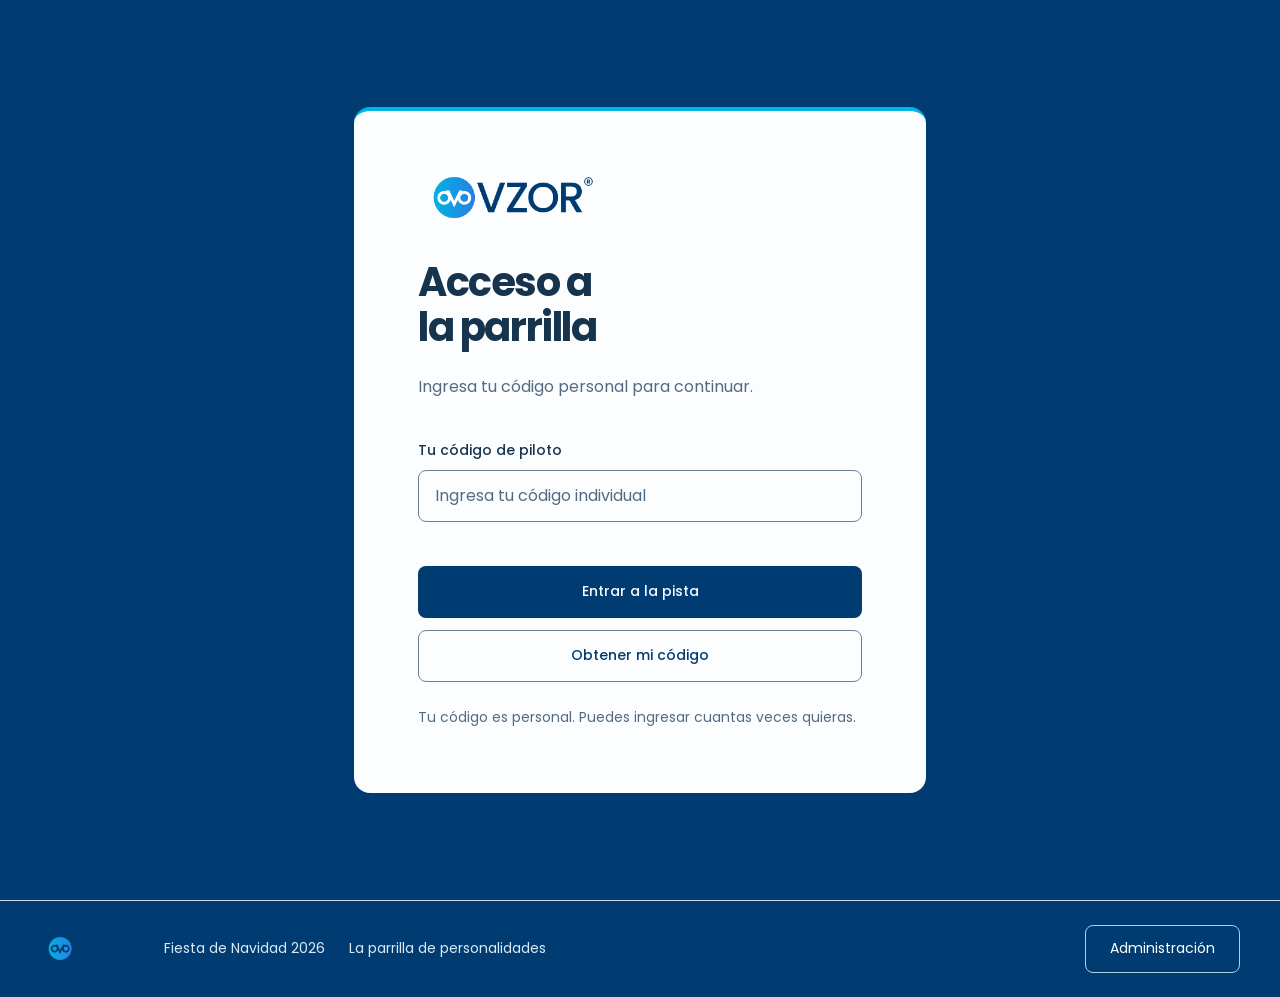
==== commit 46607135: "Publica recuperación de códigos y administración con correo autorizado" ====
--- a/index.html
+++ b/index.html
@@ -11,7 +11,9 @@
 <header><div class="header-inner"><img class="header-logo" src="assets/brand/vzor-light.png" width="1200" height="301" alt="VZOR"><button class="btn header-logout" onclick="logout()">Cerrar sesión</button></div></header>
 <nav aria-label="Navegación"><div class="nav-title"><h1>Karting Cup 2026</h1><span>La parrilla se define antes de la carrera</span></div><button id="tab-access" onclick="show('access')">Inicio</button><button id="tab-vote" onclick="show('vote')">Mi papeleta</button></nav>
 <main><section id="access"><noscript><div class="noscript"><img src="assets/brand/vzor-color.png" alt="VZOR" width="180"><h2>Acceso a la parrilla</h2><p>Activa JavaScript para ingresar con tu código personal.</p></div></noscript></section><section id="vote" class="hidden"></section><section id="results" class="hidden"></section></main>
-<div id="modal-root"></div><div id="invitation-root"></div><div class="foot"><img src="assets/brand/vzor-color.png" alt="VZOR" width="1200" height="301"><span>Fiesta de Navidad 2026</span><span>La parrilla de personalidades</span><button id="tab-results" onclick="show('results')">Control</button></div>
+<div id="modal-root"></div><div id="invitation-root"></div><div class="foot"><img src="assets/brand/vzor-color.png" alt="VZOR" width="1200" height="301"><span>Fiesta de Navidad 2026</span><span>La parrilla de personalidades</span><button id="tab-results" onclick="show('results')">Administración</button></div>
+<script src="code-request.js"></script>
+<script src="admin-mail.js"></script>
 <script>
 'use strict';
 // Configurar solo la URL PUBLICA de la Edge Function. NUNCA insertar claves secretas aqui.
@@ -46,7 +48,7 @@
 ];
 
 const MAX_UPDATES=3;
-let currentUser=null,code='',state=null,draft={},editing=false,admin=false,adminKey='',finalData=null,modalPerson=null,priorFocus=null;
+let currentUser=null,code='',state=null,draft={},editing=false,admin=false,adminKey='',adminEmail='',finalData=null,modalPerson=null,priorFocus=null;
 function syncParticipants(data){if(Array.isArray(data?.participants)&&data.participants.length===19&&data.participants.every(x=>typeof x==='string'&&x.trim()))PARTICIPANTS=data.participants.slice()}
 function updateLimit(){return state?.record?.max_updates ?? MAX_UPDATES}
 function esc(s){return String(s).replace(/[&<>"']/g,x=>({'&':'&amp;','<':'&lt;','>':'&gt;','"':'&quot;',"'":'&#39;'}[x]))}
@@ -57,10 +59,11 @@
  try{const r=await fetch(API_URL,{method:'POST',headers:{'Content-Type':'application/json'},body:JSON.stringify({action,...payload}),signal:controller.signal});let value=await r.json().catch(()=>({error:'Respuesta no válida del servidor'}));if(!r.ok||value.error)throw Error(value.error||'No se pudo procesar la solicitud');return value}finally{clearTimeout(timeout)}
 }
 function show(page){
- // Sin sesión validada no se puede navegar a la papeleta ni a administración.
- if(currentUser===null && page!=='access')page='access';
+ // La papeleta requiere sesión de participante; administración tiene su propio acceso.
+ if(currentUser===null && page==='vote')page='access';
  closeModal();
  document.body.classList.toggle('pre-auth',currentUser===null);
+ document.body.classList.toggle('admin-access-page',currentUser===null&&page==='results');
  for(const id of ['access','vote','results']){
   document.getElementById(id).classList.toggle('hidden',id!==page);
   document.getElementById('tab-'+id).setAttribute('aria-current',id===page?'page':'false');
@@ -70,9 +73,9 @@
 function eventBriefing(){return `
 <div class="access-hero"><div class="briefing-copy">
 <h2>Antes de encender los motores… hay que descubrir quién es quién.</h2>
-<p class="access-lead">Este 18 de diciembre, VZOR® cambia las reuniones por una pista de karting. Antes de la largada tenemos una misión: darle a cada colega su personaje para la Karting Cup.</p>
+<p class="access-lead">Este 18 de diciembre, VZOR® cambia las reuniones por una pista de karting. Antes de la largada tenemos una misión: darle a cada VZORIANO su personaje para la Karting Cup.</p>
 <div class="buttonline"><button class="btn" onclick="show('vote')">Ir a mi papeleta</button></div><p class="muted">¿Quién tiene alma de Bowser? ¿Quién vive tan relajado como Funky Kong? ¿Y quién sorprende a todos como Luigi? Tú decides cómo se arma nuestra parrilla.</p>
-<div class="event-facts"><div class="event-fact"><small>Cuándo</small><strong>Viernes 18 de diciembre</strong><small>2026, 10:30 a 16:00 hrs</small></div><div class="event-fact"><small>Dónde</small><strong>GoKarts.cl</strong><small>Calle Valenzuela Puelma 9500, Santiago</small></div></div>
+<div class="event-facts"><div class="event-fact"><small>Cuándo</small><strong><a href="https://calendar.google.com/calendar/render?action=TEMPLATE&text=VZOR%C2%AE+Karting+Cup+2026&dates=20261218T103000%2F20261218T160000&ctz=America%2FSantiago&location=GoKarts.cl%2C+Calle+Valenzuela+Puelma+9500%2C+Santiago&details=VZOR%C2%AE+Karting+Cup+2026.+Ubicaci%C3%B3n%3A+https%3A%2F%2Fwww.google.com%2Fmaps%2Fplace%2FGoKarts%2F%40-33.4314691%2C-70.5320792%2C17z%2Fdata%3D%213m1%214b1%214m6%213m5%211s0x9662ce7927d0ae45%3A0x6ecd0b5e815d4aa2%218m2%213d-33.4314736%214d-70.5295043%2116s%252Fg%252F11ckx_bjnd%215m1%211e4%3Fentry%3Dttu" target="_blank" rel="noopener">Viernes 18 de diciembre</a></strong><small>2026, 10:30 a 16:00 hrs</small></div><div class="event-fact"><small>Dónde</small><strong>GoKarts.cl</strong><small><a href="https://www.google.com/maps/place/GoKarts/@-33.4314691,-70.5320792,17z/data=!3m1!4b1!4m6!3m5!1s0x9662ce7927d0ae45:0x6ecd0b5e815d4aa2!8m2!3d-33.4314736!4d-70.5295043!16s%2Fg%2F11ckx_bjnd!5m1!1e4?entry=ttu" target="_blank" rel="noopener">Calle Valenzuela Puelma 9500, Santiago</a></small></div></div>
 <button type="button" class="access-poster-button" onclick="showInvitation()">Ver invitación del evento</button></div><picture class="briefing-picture"><img class="briefing-art" src="assets/karting-vzor-pasto-horizontal.png" alt="Vista cenital de una curva de karting con el isotipo VZOR formado en el pasto" width="1536" height="1024"></picture></div>
 <h3 class="briefing-title">Instrucciones para pilotos</h3>
 <ol class="access-steps"><li><span><b>Ya ingresaste con tu código personal.</b> Puedes volver cada vez que quieras.</span></li>
@@ -98,33 +101,35 @@
 function hideInvitation(){document.getElementById('invitation-root').innerHTML=''}
 function colleagues(){return PARTICIPANTS.map((name,id)=>({name,id})).filter(p=>p.id!==currentUser)}
 function isComplete(values){const pairs=Object.entries(values);const valid=new Set(colleagues().map(p=>String(p.id)));return pairs.length===18&&pairs.every(([p,c])=>valid.has(p)&&Number.isInteger(c)&&c>=0&&c<25)&&new Set(pairs.map(([,c])=>c)).size===18}
-function ownTopPanel(){const top=state?.top||[],sub=state?.submitted_count||0;return `<details class="panel top-panel" id="own-top"><summary>Tu Top 3 de personajes</summary><div class="flex"><div><p class="muted">Los personajes que más colegas te han asignado hasta ahora.</p></div><span class="pill">${sub} papeletas registradas</span></div>${!top.length?`<div class="notice">Todavía no has recibido asignaciones. Vuelve a consultar más adelante.</div>`:`<div class="rank-list">${top.map((x,i)=>`<div class="rank-item"><span class="pill">#${i+1}</span><div class="big">${art(x.char)}</div><strong>${esc(CHARACTERS[x.char][0])}</strong><small>${x.votes} ${x.votes===1?'voto':'votos'}</small></div>`).join('')}</div><p class="muted">Este ranking es provisional y no muestra quién hizo cada elección.</p>`}</details>`}
+function provisionalPanel(){const p=state?.provisional;if(!p)return `<section class="panel provisional-panel" id="own-provisional"><h3>Tu personaje provisional</h3><p class="muted">Todavía no hay una asignación disponible. Actualiza cuando haya papeletas registradas.</p></section>`;return `<section class="panel provisional-panel" id="own-provisional"><div class="provisional-art">${art(p.char)}</div><div><h3>${state.closed?'Tu personaje final':'Tu personaje provisional'}</h3><h2>${esc(CHARACTERS[p.char][0])}</h2><p>${esc(CHARACTERS[p.char][3])}</p><p class="muted">${state.closed?'Asignación final con la votación cerrada.':'Si la votación cerrara ahora, este sería tu personaje exclusivo. Puede cambiar al entrar o actualizarse las papeletas.'}</p>${p.votes===0?'<p class="muted">Esta asignación no tiene votos directos; resulta de la distribución exclusiva del equipo.</p>':''}</div></section>`}
+function ownTopPanel(){const top=state?.top||[],sub=state?.submitted_count||0;return `<details class="panel top-panel" id="own-top"><summary>Información complementaria: tus 3 más votados</summary><div class="flex"><div><p class="muted">Los personajes que más VZORIANOS te han asignado hasta ahora.</p></div><span class="pill">${sub} papeletas registradas</span></div>${!top.length?`<div class="notice">Todavía no has recibido asignaciones. Vuelve a consultar más adelante.</div>`:`<div class="rank-list">${top.map((x,i)=>`<div class="rank-item"><span class="pill">#${i+1}</span><div class="big">${art(x.char)}</div><strong>${esc(CHARACTERS[x.char][0])}</strong><small>${x.votes} ${x.votes===1?'voto':'votos'}</small></div>`).join('')}</div><p class="muted">Este ranking es provisional y no muestra quién hizo cada elección.</p>`}</details>`}
 function startEdit(){if(!state?.record||state.closed||state.record.updates>=updateLimit())return;draft={...state.record.assignments};editing=true;renderVote()}
 function cancelEdit(){draft={};editing=false;renderVote()}
 function renderVote(){const node=document.getElementById('vote');if(currentUser===null){node.innerHTML=`<div class="panel center"><h2>Ingresa con tu código para comenzar</h2><button class="btn" onclick="show('access')">Ir al acceso</button></div>`;return}
-const rec=state.record,available=rec?(rec.max_updates??MAX_UPDATES)-rec.updates:MAX_UPDATES;let html=`<div class="flex"><div><p class="muted">Tu papeleta</p><h2>${esc(PARTICIPANTS[currentUser])}</h2></div><span class="pill">${state.closed?'Votación cerrada':rec?'Papeleta registrada':'Pendiente de votación'}</span></div><div class="buttonline"><button class="btn secondary" onclick="refreshProfile()">Actualizar mi Top 3</button><span class="muted">${available} actualizaciones disponibles</span></div>`;html+=ownTopPanel();
+const rec=state.record,available=rec?(rec.max_updates??MAX_UPDATES)-rec.updates:MAX_UPDATES;let html=`<div class="flex"><div><p class="muted">Tu papeleta</p><h2>${esc(PARTICIPANTS[currentUser])}</h2></div><span class="pill">${state.closed?'Votación cerrada':rec?'Papeleta registrada':'Pendiente de votación'}</span></div><div class="buttonline"><button class="btn secondary" onclick="refreshProfile()">Actualizar mi personaje</button><span class="muted">${available} actualizaciones disponibles</span></div>`;html+=provisionalPanel()+ownTopPanel();
 if(rec&&(!editing||state.closed)){html+=`<div class="panel"><h3>Tu papeleta actual</h3><p class="muted">Puedes consultar tu Top 3 las veces que quieras. Actualizaciones utilizadas: ${rec.updates} de ${rec.max_updates??MAX_UPDATES}.</p><div class="people">${colleagues().map(p=>{const ch=rec.assignments[p.id];return `<div class="person"><span class="avatar">${art(ch)}</span><span class="info"><b>${esc(p.name)}</b><small class="character-name">${esc(CHARACTERS[ch][0])}</small><span class="character-description">${esc(CHARACTERS[ch][3])}</span></span><span class="check"></span></div>`}).join('')}</div><div class="buttonline"><button class="btn" ${available===0||state.closed?'disabled':''} onclick="startEdit()">${state.closed?'Votación cerrada':available===0?'Sin actualizaciones':'Actualizar mi papeleta'}</button></div></div>`}
 else if(state.closed){html+=`<div class="panel">La votación está cerrada. Puedes seguir consultando tu Top 3.</div>`}
 else{const done=Object.keys(draft).length;html+=`<div class="panel"><div class="flex"><div><h3>${rec?'Edita tu parrilla':'Arma tu parrilla'}</h3><p class="muted">Toca a un compañero para abrir el modal con los personajes. Nadie viene preseleccionado.</p></div><span class="pill">${done}/18</span></div><div class="progress" style="margin:var(--space-md) 0"><div style="width:${done/18*100}%"></div></div><div class="people">${colleagues().map(p=>{const ch=draft[p.id];return `<button class="person" onclick="openModal(${p.id})"><span class="avatar">${ch===undefined?esc(p.name.charAt(0)):art(ch)}</span><span class="info"><b>${esc(p.name)}</b><small class="${ch===undefined?'':'character-name'}">${ch===undefined?'Sin personaje asignado':esc(CHARACTERS[ch][0])}</small>${ch===undefined?'':`<span class="character-description">${esc(CHARACTERS[ch][3])}</span>`}</span><span class="action">${ch===undefined?'Elegir':'Cambiar'}</span></button>`}).join('')}</div></div><div class="buttonline">${rec?'<button class="btn secondary" onclick="cancelEdit()">Cancelar edición</button>':'<button class="btn secondary" onclick="logout()">Salir sin enviar</button>'}<button class="btn" id="save-button" onclick="submit()" ${isComplete(draft)?'':'disabled'}>${rec?'Guardar actualización':'Enviar papeleta'}</button></div><p class="muted">Cada papeleta usa 18 personajes distintos de los 25 disponibles.</p>`}
 node.innerHTML=html}
-async function refreshProfile(){try{state=await api('login',{code});syncParticipants(state);renderVote();document.getElementById('own-top').open=true;document.getElementById('own-top').scrollIntoView({block:'start'})}catch(e){alert(e.message)}}
+async function refreshProfile(){try{state=await api('login',{code});syncParticipants(state);renderVote();document.getElementById('own-provisional').scrollIntoView({block:'start'})}catch(e){alert(e.message)}}
 function openModal(person){if(!editing||person===currentUser||state.closed)return;modalPerson=person;priorFocus=document.activeElement;const current=draft[person],used=new Set(Object.entries(draft).filter(([p])=>Number(p)!==person).map(([,c])=>c));const cards=CHARACTERS.map((c,i)=>{const disabled=used.has(i),chosen=current===i;return `<button type="button" class="character ${disabled?'used':''} ${chosen?'chosen':''}" ${disabled?'disabled':''} onclick="choose(${i})"><span class="art">${art(i)}</span><b>${esc(c[0])}</b><small>${esc(c[3])}</small><em>${disabled?'Ocupado':chosen?'Asignado':''}</em></button>`}).join('');document.getElementById('modal-root').innerHTML=`<div class="modal-overlay" onclick="if(event.target===this)closeModal()"><div class="modal-dialog" role="dialog" aria-modal="true" aria-labelledby="modal-title"><div class="modal-header"><div><div class="muted">Selección de personaje</div><h2 id="modal-title">${esc(PARTICIPANTS[person])}</h2></div><button class="btn secondary" id="close-picker" aria-label="Cerrar selector de personajes" onclick="closeModal()">Cerrar</button></div><div class="modal-sub">${25-used.size} personajes disponibles. Los ocupados están atenuados.</div><div class="modal-scroller"><div class="characters">${cards}</div>${current!==undefined?`<div class="buttonline"><button class="btn ghost" onclick="unassign(${person})">Quitar asignación</button></div>`:''}</div></div></div>`;document.body.classList.add('modal-open');document.getElementById('close-picker').focus()}
 function closeModal(){modalPerson=null;document.getElementById('modal-root').innerHTML='';document.body.classList.remove('modal-open');if(priorFocus&&document.contains(priorFocus))priorFocus.focus();priorFocus=null}
 function choose(character){if(modalPerson===null)return;const p=modalPerson;if(Object.entries(draft).some(([id,ch])=>Number(id)!==p&&ch===character))return;draft[p]=character;closeModal();renderVote()}
 function unassign(p){delete draft[p];closeModal();renderVote()}
 async function submit(){if(currentUser===null||!editing||!isComplete(draft))return alert('Asigna 18 personajes distintos.');if(!confirm('¿Confirmas guardar tu papeleta? El envío inicial es gratuito y luego tendrás hasta 3 actualizaciones.'))return;const btn=document.getElementById('save-button');if(btn)btn.disabled=true;try{const r=await api('submit',{code,assignments:draft});state=r;editing=false;draft={};renderVote()}catch(e){alert(e.message);if(btn)btn.disabled=false}}
-function logout(){code='';currentUser=null;draft={};editing=false;state=null;admin=false;adminKey='';finalData=null;show('access')}
+function logout(){code='';currentUser=null;draft={};editing=false;state=null;admin=false;adminKey='';adminEmail='';finalData=null;show('access')}
 function renderResults(){let count=admin&&finalData?finalData.submitted_count:(state?.submitted_count??null);const box=document.getElementById('results');let html=`<h2> Control de carrera</h2><div class="stats"><div class="stat"><strong>${count===null?'—':count}</strong><small>Papeletas</small></div><div class="stat"><strong>${count===null?'—':Math.round(count/19*100)+'%'}</strong><small>Participación</small></div><div class="stat"><strong>25</strong><small>Personajes</small></div></div>${count===null?'':`<div class="progress" style="margin:var(--space-md) 0 var(--space-lg)"><div style="width:${count/19*100}%"></div></div>`}`;
-if(!admin){html+=`<div class="panel center"><h2>Resultados finales ocultos</h2><p class="muted">Cada piloto puede consultar su Top 3 con su código. Las asignaciones exclusivas se revelarán en el evento.</p><button class="btn secondary" onclick="adminLogin()">Acceso a administración</button></div>`}
-else{html+=`<div class="panel"><div class="flex"><h3>Administración</h3><button class="btn secondary" onclick="admin=false;adminKey='';finalData=null;renderResults()">Ocultar</button></div><p class="muted">El resultado final se calcula con las versiones vigentes de las papeletas. Cierra las votaciones antes de revelar la parrilla.</p><div class="buttonline"><button class="btn" onclick="adminLoad()">Actualizar resultados</button><button class="btn warn" onclick="changeClosed(${!finalData?.closed})">${finalData?.closed?'Reabrir votación':'Cerrar votación'}</button></div></div>`;
+if(!admin){html+=`<div class="panel" style="max-width:480px;margin:32px auto"><p class="muted">VZOR® KARTING CUP 2026</p><h2>Acceso de administración</h2><p class="muted">Ingresa tu correo autorizado y tu código de administración para gestionar la votación y los correos.</p><form id="admin-access-form"><label for="admin-email">Correo de administración</label><input class="field" id="admin-email" name="email" type="email" autocomplete="username" placeholder="tu.correo@vzorsuite.com" required><label for="admin-code" style="display:block;margin-top:20px">Código de administración</label><input class="field" id="admin-code" name="password" type="password" autocomplete="current-password" placeholder="Ingresa tu código de administración" required><p id="admin-access-error" role="alert" style="color:#a02020"></p><button class="btn" id="admin-access-submit" type="submit">Entrar a administración</button></form><p class="muted" style="font-size:14px;margin-top:20px">Los envíos son manuales: revisa los destinatarios y confirma cada envío desde el panel.</p></div>`}
+else{html+=`<div class="panel"><div class="flex"><h3>Administración</h3><button class="btn secondary" onclick="admin=false;adminKey='';adminEmail='';finalData=null;renderResults()">Ocultar</button></div><p class="muted">El resultado final se calcula con las versiones vigentes de las papeletas. Cierra las votaciones antes de revelar la parrilla.</p><div class="buttonline"><button class="btn" onclick="adminLoad()">Actualizar resultados</button><button class="btn warn" onclick="changeClosed(${!finalData?.closed})">${finalData?.closed?'Reabrir votación':'Cerrar votación'}</button></div></div>`;
 if(finalData){html+=`<div class="panel"><h3>Estado: ${finalData.closed?'CERRADO':'ABIERTO'}</h3><p class="muted">${finalData.submitted_count} de 19 papeletas.</p>${finalData.closed?`<h3>Parrilla final</h3><div style="overflow-x:auto"><table class="results"><thead><tr><th>Participante</th><th>Personaje</th><th>Votos</th></tr></thead><tbody>${finalData.assignments.map(x=>`<tr><td>${esc(PARTICIPANTS[x.person])}</td><td>${esc(CHARACTERS[x.character][0])}</td><td>${x.votes}</td></tr>`).join('')}</tbody></table></div><div class="buttonline"><button class="btn" onclick="exportCSV()">Exportar CSV</button></div>`:`<div class="notice">Los ganadores permanecen ocultos hasta que cierres la votación. Todavía no hay listado final.</div>`}</div>`}}
 if(admin&&finalData){html+=`<div class="panel"><h3> Gestión de participantes y papeletas</h3><p class="muted">Los códigos existentes no pueden visualizarse: por seguridad solo se pueden regenerar. Los nuevos códigos se muestran una única vez al administrador. Restablecer elimina todos los votos de la papeleta seleccionada; conceder una actualización adicional conserva sus votos.</p><div style="overflow-x:auto"><table class="results participant-table"><thead><tr><th>Piloto</th><th>Envíos</th><th>Operaciones</th></tr></thead><tbody>${(finalData.participants||PARTICIPANTS).map((name,i)=>{const info=finalData.participant_status?.[i]||{};return `<tr><td data-label="Piloto"><strong>${esc(name)}</strong><br><small class="muted">Piloto ${i+1}</small></td><td data-label="Envíos">${info.submitted?'Enviada: '+info.updates+'/'+info.max_updates+' actualizaciones':'Sin papeleta'}</td><td data-label="Operaciones"><div class="buttonline"><button class="btn secondary" onclick="renameParticipant(${i})">Editar nombre</button><button class="btn secondary" onclick="rotateCode(${i})">Nuevo código</button><button class="btn secondary" ${info.submitted?'':'disabled'} onclick="grantUpdate(${i})">+1 actualización</button><button class="btn warn" ${info.submitted?'':'disabled'} onclick="resetBallot(${i})">Restablecer</button></div></td></tr>`}).join('')}</tbody></table></div><div class="notice">Al cambiar el nombre de un piloto, se conserva su ID y la totalidad de los votos. El acceso administrado requiere una clave secreta configurada en el servidor.</div></div>`}
 box.innerHTML=html}
-async function adminLogin(){const key=prompt('Contraseña administrativa:');if(key===null||!key)return;adminKey=key;try{finalData=await api('admin',{admin_key:adminKey});syncParticipants(finalData);admin=true;renderResults()}catch(e){adminKey='';alert(e.message)}}
-async function adminLoad(){try{finalData=await api('admin',{admin_key:adminKey});syncParticipants(finalData);renderResults()}catch(e){alert(e.message)}}
-async function changeClosed(closed){if(!confirm(closed?'¿Cerrar la votación y bloquear nuevos envíos?':'¿Reabrir la votación?'))return;try{finalData=await api('admin',{admin_key:adminKey,set_closed:closed});syncParticipants(finalData);renderResults()}catch(e){alert(e.message)}}
+document.addEventListener('submit',e=>{if(e.target.id==='admin-access-form'){e.preventDefault();adminLogin()}});
+async function adminLogin(){const email=document.getElementById('admin-email'),key=document.getElementById('admin-code'),error=document.getElementById('admin-access-error'),button=document.getElementById('admin-access-submit');if(!email||!key)return;adminEmail=email.value.trim().toLowerCase();adminKey=key.value;button.disabled=true;error.textContent='';try{finalData=await api('admin',{admin_key:adminKey,admin_email:adminEmail});syncParticipants(finalData);admin=true;key.value='';renderResults()}catch(e){adminKey='';adminEmail='';key.value='';error.textContent=e.message;button.disabled=false}}
+async function adminLoad(){try{finalData=await api('admin',{admin_key:adminKey,admin_email:adminEmail});syncParticipants(finalData);renderResults()}catch(e){alert(e.message)}}
+async function changeClosed(closed){if(!confirm(closed?'¿Cerrar la votación y bloquear nuevos envíos?':'¿Reabrir la votación?'))return;try{finalData=await api('admin',{admin_key:adminKey,admin_email:adminEmail,set_closed:closed});syncParticipants(finalData);renderResults()}catch(e){alert(e.message)}}
 async function adminOperation(operation,participant_id,extras={}){
- try{const result=await api('admin',{admin_key:adminKey,operation,participant_id,...extras});syncParticipants(result);finalData=result;renderResults();return result}
+ try{const result=await api('admin',{admin_key:adminKey,admin_email:adminEmail,operation,participant_id,...extras});syncParticipants(result);finalData=result;renderResults();return result}
  catch(e){alert(e.message);return null}
 }
 async function renameParticipant(id){const name=prompt('Nuevo nombre para '+PARTICIPANTS[id]+':',PARTICIPANTS[id]);if(name===null)return;const value=name.trim();if(!value||value.length>100)return alert('Ingresa un nombre válido (máximo 100 caracteres).');if(!confirm('¿Cambiar el nombre sin alterar las votaciones de esta persona?'))return;await adminOperation('rename',id,{new_name:value})}
--- a/styles.css
+++ b/styles.css
@@ -113,7 +113,7 @@
 .invite-close{display:flex;margin:0 0 var(--space-sm) auto;background:var(--color-paper)!important}
 .sr-only{position:absolute;width:1px;height:1px;overflow:clip;clip-path:inset(50%)}
 body.pre-auth{background:var(--brand-navy)}
-body.pre-auth header,body.pre-auth nav,body.pre-auth .foot,body.pre-auth #vote,body.pre-auth #results{display:none!important}
+body.pre-auth header,body.pre-auth nav,body.pre-auth #vote{display:none!important}
 body.pre-auth main{max-width:620px;min-height:100dvh;display:grid;align-items:center;padding:var(--space-xl) var(--space-lg)}
 .access-login{padding:var(--space-2xl);margin:0;border-radius:var(--radius-card);border-top:4px solid var(--brand-cyan)}
 .access-logo{width:180px;height:auto;margin-bottom:var(--space-xl)}
@@ -163,3 +163,28 @@
 @media(max-width:760px){.access-hero{display:flex;flex-direction:column;gap:var(--space-xl);aspect-ratio:auto}.access-hero:before{display:none}.briefing-copy{width:100%}.briefing-picture{position:static;z-index:auto;height:auto}.briefing-picture .briefing-art{height:auto;aspect-ratio:3 / 2;object-fit:contain;border-radius:var(--radius-input)}}
 /* Desplazar la escena permite ver el isotipo completo fuera del velo de lectura. */
 @media(min-width:761px){.briefing-picture{transform:translateX(20%)}}
+
+/* Solicitud de código por correo. */
+.access-login #get-code-button{margin-top:var(--space-sm)}
+.code-request-dialog{width:min(560px,calc(100% - 32px));max-height:calc(100dvh - 32px);overflow:auto;border:0;border-radius:var(--radius-card);padding:var(--space-xl);background:var(--color-paper);color:var(--color-ink)}
+.code-request-dialog::backdrop{background:var(--color-overlay)}
+.code-request-header{display:flex;justify-content:space-between;align-items:center;gap:var(--space-md);margin-bottom:var(--space-lg)}
+.code-request-header h2{font-size:var(--text-xl);margin:0}
+.code-request-dialog label{display:block;font-size:var(--text-sm);font-weight:500;margin-top:var(--space-lg)}
+.code-request-local{font-size:var(--text-sm);color:var(--color-muted)}
+.code-request-dialog .input-help{font-size:var(--text-sm);color:var(--color-muted);margin-top:var(--space-xs)}
+.code-request-error{min-height:1lh;font-size:var(--text-sm);color:var(--color-error)}
+.code-request-dialog #send-code-request{width:100%}
+.code-request-dialog summary{min-height:44px;padding-block:var(--space-sm);cursor:pointer}
+.code-request-dialog dt{font-size:var(--text-sm);color:var(--color-muted);margin-top:var(--space-sm)}
+.code-request-dialog dd{margin:0;overflow-wrap:anywhere}
+@media(max-width:760px){.code-request-dialog{padding:var(--space-lg)}.code-request-header{align-items:flex-start}.code-request-header .btn{padding:var(--space-xs) var(--space-sm)}}
+
+.provisional-panel{display:flex;align-items:center;gap:var(--space-lg)}.provisional-art{flex:none;width:144px}.provisional-art img{width:144px;height:144px;object-fit:contain;clip-path:inset(5px 8px)}@media(max-width:760px){.provisional-panel{align-items:flex-start;flex-direction:column}.provisional-art,.provisional-art img{width:112px;height:112px}}
+
+body.pre-auth.admin-access-page{background:var(--color-paper-2);color:var(--brand-navy)}
+body.admin-access-page #results>.stats,body.admin-access-page #results>h2{display:none}
+body.pre-auth .foot{color:#d9e9f5}
+body.pre-auth .foot #tab-results{color:#fff;border-color:#b3cfe6}
+body.admin-access-page .foot{color:var(--color-muted)}
+body.admin-access-page .foot #tab-results{color:var(--brand-navy);border-color:var(--color-control-border)}
